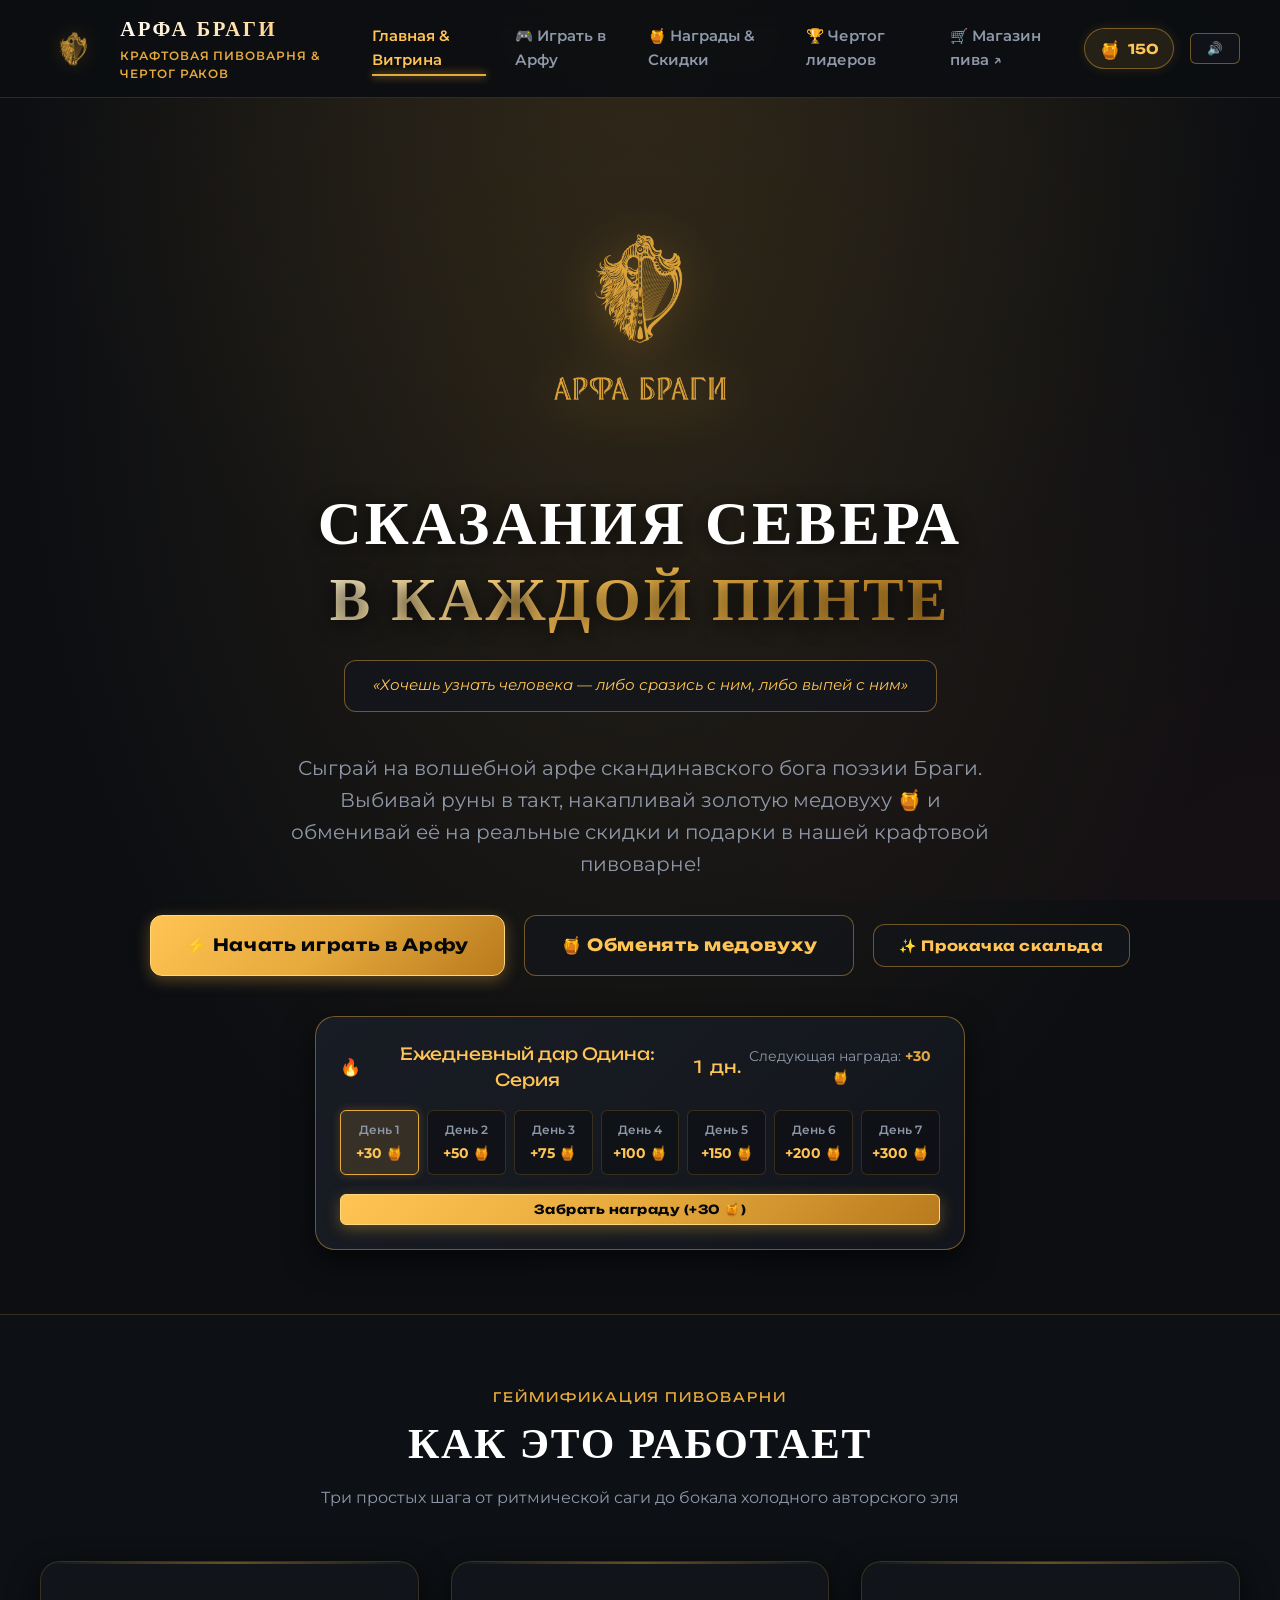
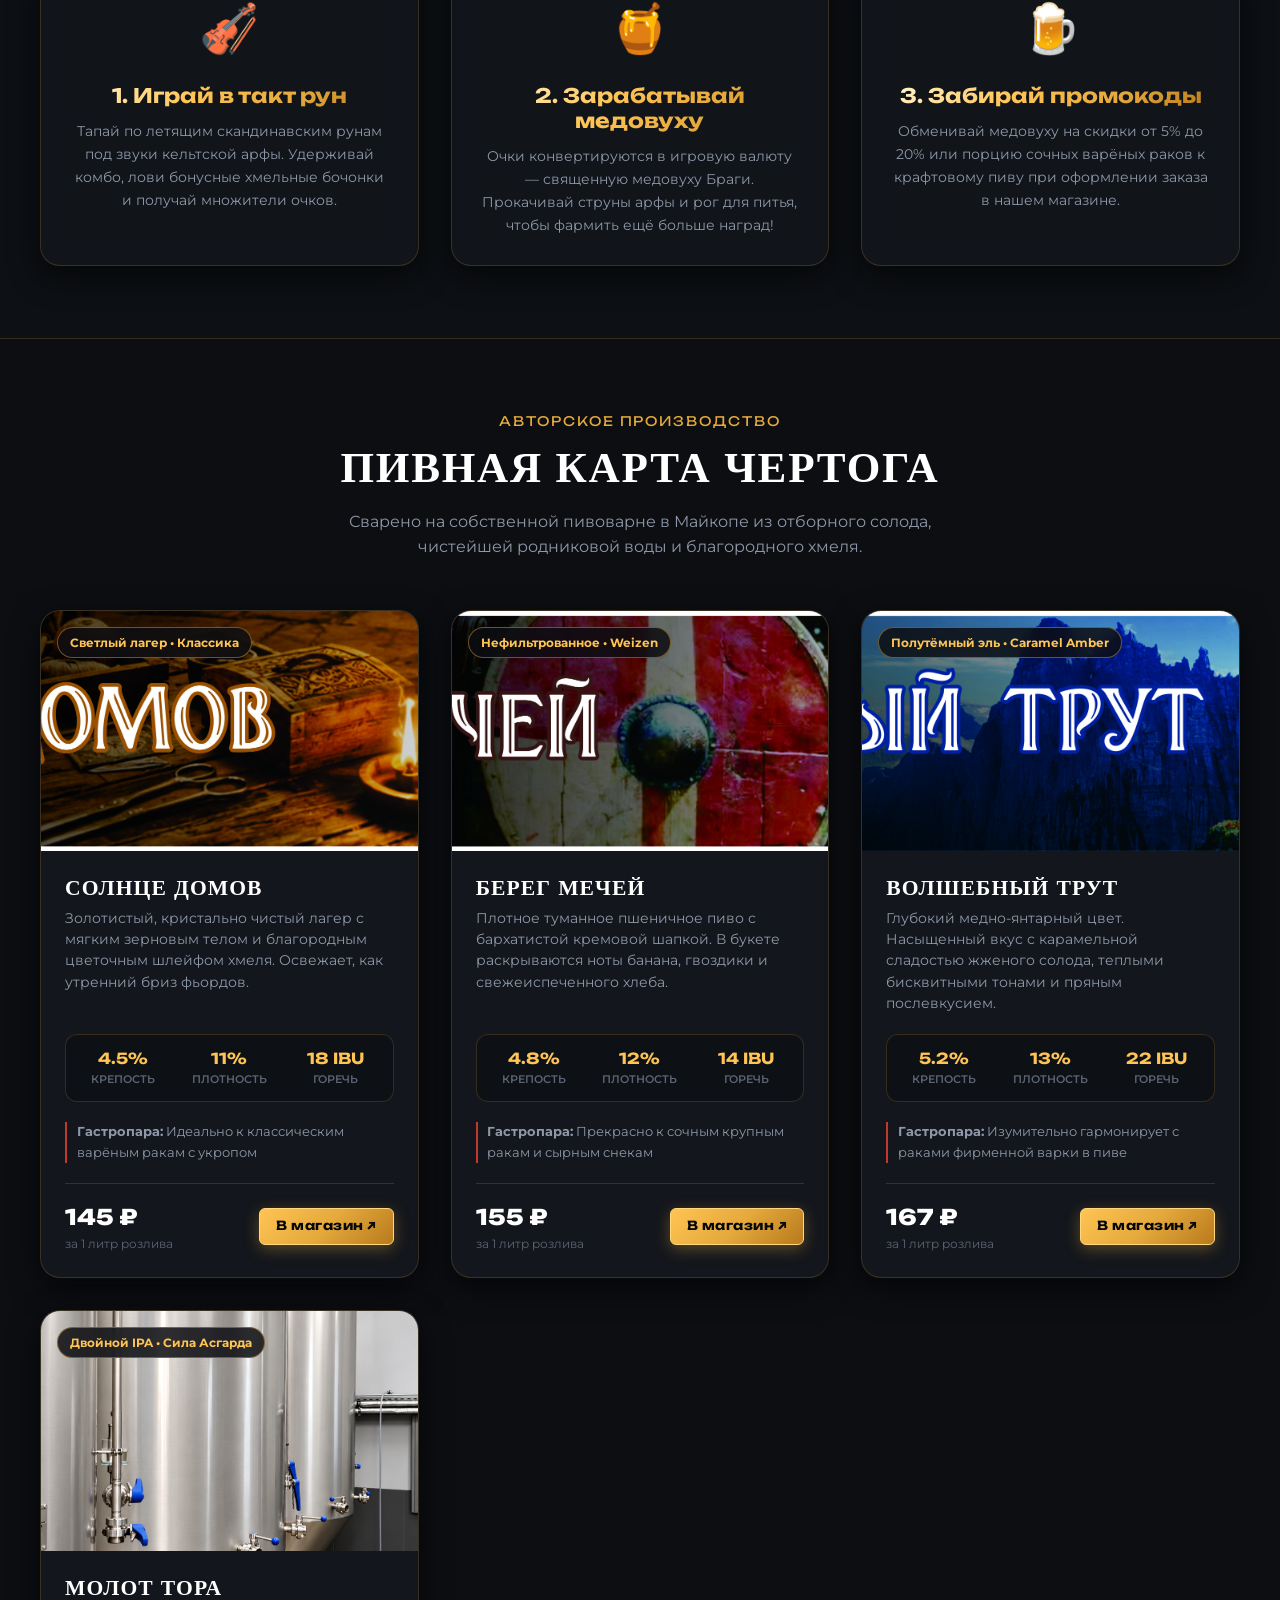
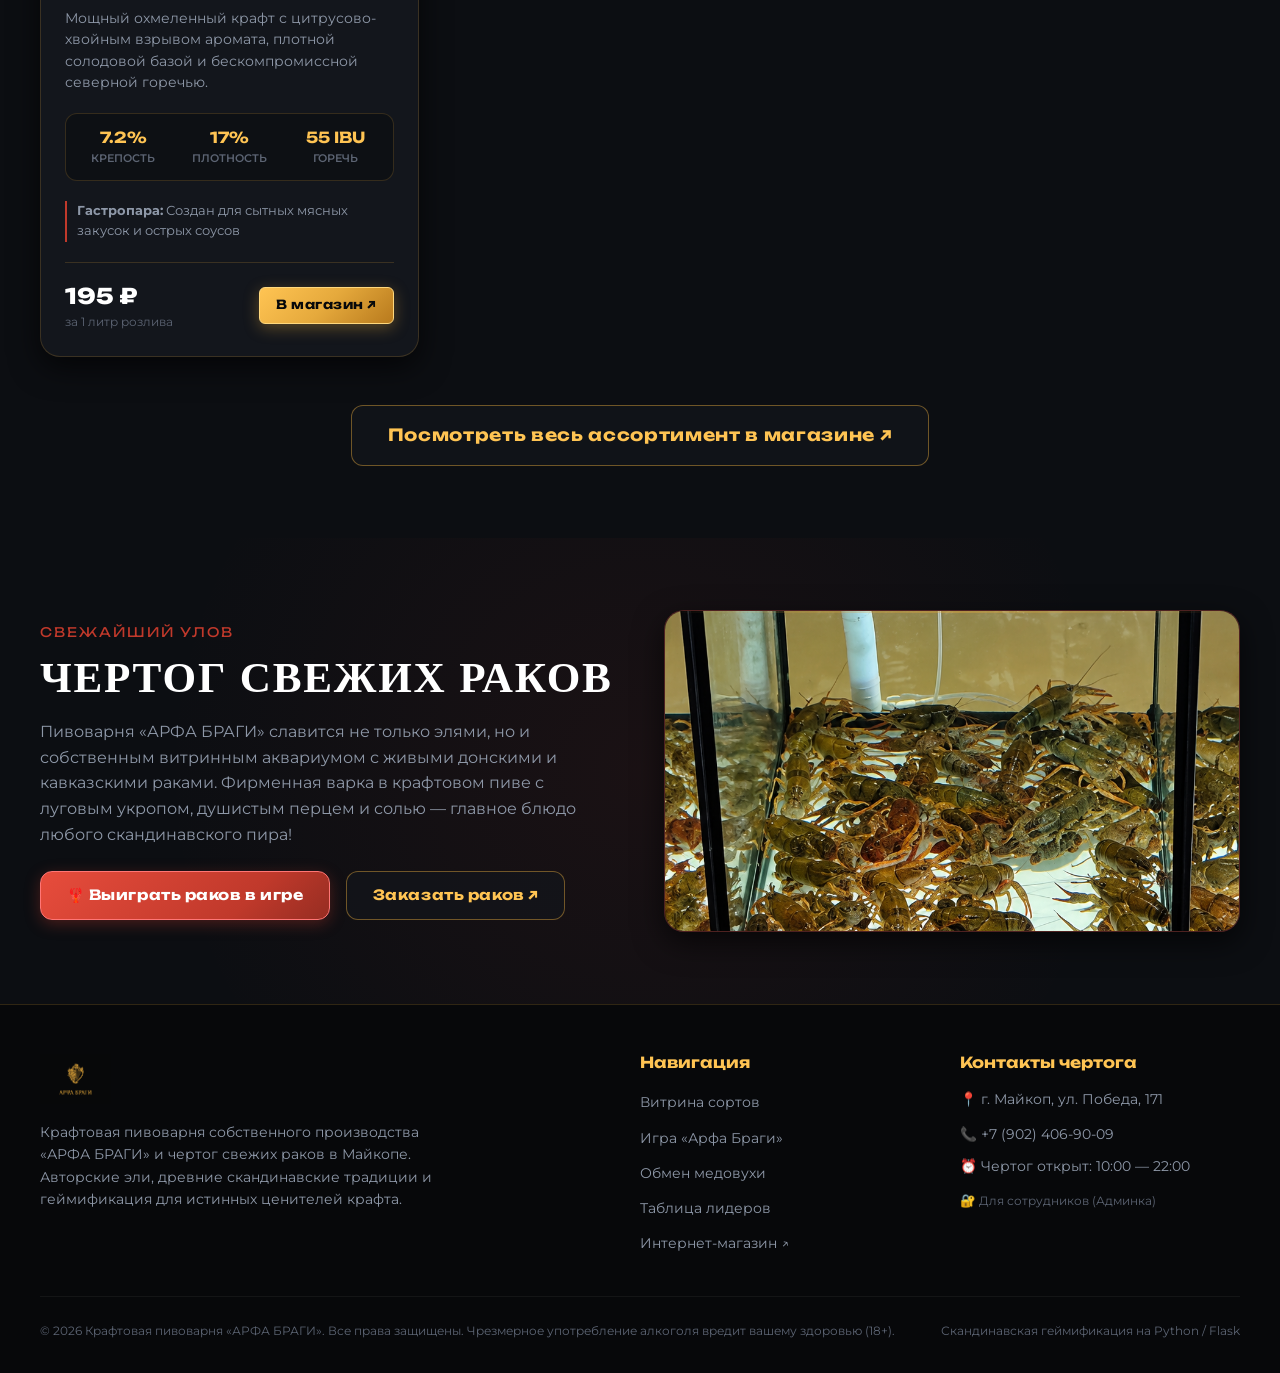
==== docs/index.html @ d48043d3 "Веб-игра Арфа Браги" ====
<!DOCTYPE html>
<html lang="ru">
<head>
  <meta charset="UTF-8">
  <meta name="viewport" content="width=device-width, initial-scale=1.0">
  <title>«АРФА БРАГИ» — Крафтовая пивоварня & Игра Скальдов</title>

  <!-- SEO & Social Meta Tags -->
  <meta name="description" content="«Арфа Браги» — веб-игра и чертог крафтового пива. Сыграй на арфе бога Браги, добывай медовуху и получай промокоды на авторское пиво и раков в Майкопе!">
  <meta property="og:title" content="«АРФА БРАГИ» — Крафтовая пивоварня & Игра Скальдов">
  <meta property="og:description" content="Сыграй на арфе Браги, соревнуйся в ритм-игре и получай скидки на крафтовое пиво!">
  <meta property="og:image" content="static/logo/logo_gold.png">
  <meta property="og:type" content="website">

  <!-- Dynamic Favicon from logo files -->
  <link rel="icon" type="image/png" href="static/logo/favicon.png">

  <!-- Fonts & Styles -->
  <link rel="stylesheet" href="static/css/style.css">
  
</head>
<body>

  <!-- Top Navigation Bar -->
  <header class="navbar">
    <div class="container nav-container">
      <a href="index.html" class="brand-link">
        <img src="static/logo/emblem_gold.png" alt="АРФА БРАГИ" class="nav-emblem">
        <div class="brand-text">
          <span class="brand-title">АРФА БРАГИ</span>
          <span class="brand-subtitle">Крафтовая пивоварня &amp; Чертог Раков</span>
        </div>
      </a>

      <!-- Desktop & Mobile Navigation Links -->
      <nav>
        <ul class="nav-menu" id="navMenu">
          <li><a href="index.html" class="nav-link active">Главная & Витрина</a></li>
          <li><a href="game.html" class="nav-link ">🎮 Играть в Арфу</a></li>
          <li><a href="rewards.html" class="nav-link ">🍯 Награды & Скидки</a></li>
          <li><a href="leaderboard.html" class="nav-link ">🏆 Чертог лидеров</a></li>
          <li><a href="https://arfabragi.ru" target="_blank" rel="noopener noreferrer" class="nav-link">🛒 Магазин пива ↗</a></li>
        </ul>
      </nav>

      <!-- Right Action Bar: Mead Badge & Sound Toggle -->
      <div class="nav-right">
        <!-- Mead Balance Badge -->
        <a href="rewards.html" class="header-mead-badge" title="Твоя медовуха для обмена на скидки">
          <span class="header-mead-icon">🍯</span>
          <span id="headerMeadCount">0</span>
        </a>

        <!-- Sound Toggle Button -->
        <button id="btnToggleAudio" class="btn btn-outline btn-sm" aria-label="Звук" title="Включить / Выключить звук">
          <span id="audioBtnIcon">🔊</span>
        </button>

        <!-- Mobile Burger Button -->
        <button class="burger-btn" id="burgerBtn" aria-label="Открыть меню">
          ☰
        </button>
      </div>
    </div>
  </header>

  <!-- Flash Messages -->
  
    
  

  <!-- Main Body Content -->
  <main>
    
<!-- Hero Section -->
<section class="hero-section">
  <div class="container">
    <div class="hero-logo-box">
      <img src="static/logo/logo_gold.png" alt="АРФА БРАГИ" class="hero-logo-img">
    </div>

    <h1 class="hero-title">
      СКАЗАНИЯ СЕВЕРА <br>
      <span class="text-gradient-gold">В КАЖДОЙ ПИНТЕ</span>
    </h1>

    <div class="hero-manifesto">
      «Хочешь узнать человека — либо сразись с ним, либо выпей с ним»
    </div>

    <p class="hero-subtitle">
      Сыграй на волшебной арфе скандинавского бога поэзии Браги. Выбивай руны в такт, накапливай золотую медовуху 🍯 и обменивай её на реальные скидки и подарки в нашей крафтовой пивоварне!
    </p>

    <div class="hero-actions">
      <a href="game.html" class="btn btn-gold btn-lg">
        ⚡ Начать играть в Арфу
      </a>
      <a href="rewards.html" class="btn btn-outline btn-lg">
        🍯 Обменять медовуху
      </a>
      <button class="btn btn-outline" id="btnOpenUpgrades">
        ✨ Прокачка скальда
      </button>
    </div>

    <!-- Daily Login Streak Widget -->
    <div class="streak-widget-card">
      <div class="streak-header">
        <div class="streak-title">
          <span>🔥</span> Ежедневный дар Одина: Серия <span id="streakDaysCount">1</span> дн.
        </div>
        <div class="text-muted" style="font-size: 0.85rem;">
          Следующая награда: <strong class="text-gold" id="streakNextReward">+30 🍯</strong>
        </div>
      </div>

      <div class="streak-steps">
        
        <div class="streak-step active">
          <span class="streak-day-label">День 1</span>
          <span class="streak-day-reward">+30 🍯</span>
        </div>
        
        <div class="streak-step ">
          <span class="streak-day-label">День 2</span>
          <span class="streak-day-reward">+50 🍯</span>
        </div>
        
        <div class="streak-step ">
          <span class="streak-day-label">День 3</span>
          <span class="streak-day-reward">+75 🍯</span>
        </div>
        
        <div class="streak-step ">
          <span class="streak-day-label">День 4</span>
          <span class="streak-day-reward">+100 🍯</span>
        </div>
        
        <div class="streak-step ">
          <span class="streak-day-label">День 5</span>
          <span class="streak-day-reward">+150 🍯</span>
        </div>
        
        <div class="streak-step ">
          <span class="streak-day-label">День 6</span>
          <span class="streak-day-reward">+200 🍯</span>
        </div>
        
        <div class="streak-step ">
          <span class="streak-day-label">День 7</span>
          <span class="streak-day-reward">+300 🍯</span>
        </div>
        
      </div>

      <button class="btn btn-gold btn-sm" id="btnClaimDaily" style="width: 100%;">
        Забрать награду Одина
      </button>
    </div>
  </div>
</section>

<!-- How Game & Gamification Works -->
<section class="section" style="background: rgba(14, 17, 23, 0.6); border-top: 1px solid var(--border-subtle); border-bottom: 1px solid var(--border-subtle);">
  <div class="container">
    <div class="section-header">
      <div class="section-eyebrow">Геймификация пивоварни</div>
      <h2 class="section-title">КАК ЭТО РАБОТАЕТ</h2>
      <p class="section-desc">Три простых шага от ритмической саги до бокала холодного авторского эля</p>
    </div>

    <div style="display: grid; grid-template-columns: repeat(auto-fit, minmax(260px, 1fr)); gap: 2rem;">
      <div class="viking-card" style="text-align: center;">
        <div style="font-size: 3rem; margin-bottom: 1rem;">🎻</div>
        <h3 style="font-size: 1.25rem; margin-bottom: 0.75rem;" class="text-gradient-gold">1. Играй в такт рун</h3>
        <p class="text-muted" style="font-size: 0.9rem;">
          Тапай по летящим скандинавским рунам под звуки кельтской арфы. Удерживай комбо, лови бонусные хмельные бочонки и получай множители очков.
        </p>
      </div>

      <div class="viking-card" style="text-align: center;">
        <div style="font-size: 3rem; margin-bottom: 1rem;">🍯</div>
        <h3 style="font-size: 1.25rem; margin-bottom: 0.75rem;" class="text-gradient-gold">2. Зарабатывай медовуху</h3>
        <p class="text-muted" style="font-size: 0.9rem;">
          Очки конвертируются в игровую валюту — священную медовуху Браги. Прокачивай струны арфы и рог для питья, чтобы фармить ещё больше наград!
        </p>
      </div>

      <div class="viking-card" style="text-align: center;">
        <div style="font-size: 3rem; margin-bottom: 1rem;">🍺</div>
        <h3 style="font-size: 1.25rem; margin-bottom: 0.75rem;" class="text-gradient-gold">3. Забирай промокоды</h3>
        <p class="text-muted" style="font-size: 0.9rem;">
          Обменивай медовуху на скидки от 5% до 20% или порцию сочных варёных раков к крафтовому пиву при оформлении заказа в нашем магазине.
        </p>
      </div>
    </div>
  </div>
</section>

<!-- Beer Showcase Section -->
<section class="section" id="beers">
  <div class="container">
    <div class="section-header">
      <div class="section-eyebrow">Авторское производство</div>
      <h2 class="section-title">ПИВНАЯ КАРТА ЧЕРТОГА</h2>
      <p class="section-desc">
        Сварено на собственной пивоварне в Майкопе из отборного солода, чистейшей родниковой воды и благородного хмеля.
      </p>
    </div>

    <div class="beer-grid">
      
      <div class="beer-card">
        <div class="beer-img-wrap">
          <img src="static/img/beers/beer_solnce.jpg" alt="СОЛНЦЕ ДОМОВ" class="beer-img" loading="lazy">
          <div class="beer-badge-style">Светлый лагер • Классика</div>
        </div>

        <div class="beer-body">
          <h3 class="beer-name">СОЛНЦЕ ДОМОВ</h3>
          <p class="beer-desc">Золотистый, кристально чистый лагер с мягким зерновым телом и благородным цветочным шлейфом хмеля. Освежает, как утренний бриз фьордов.</p>

          <div class="beer-specs-grid">
            <div>
              <div class="beer-spec-val">4.5%</div>
              <div class="beer-spec-lbl">Крепость</div>
            </div>
            <div>
              <div class="beer-spec-val">11%</div>
              <div class="beer-spec-lbl">Плотность</div>
            </div>
            <div>
              <div class="beer-spec-val">18 IBU</div>
              <div class="beer-spec-lbl">Горечь</div>
            </div>
          </div>

          <div class="beer-pairing">
            <strong>Гастропара:</strong> Идеально к классическим варёным ракам с укропом
          </div>

          <div class="beer-footer">
            <div>
              <div class="beer-price-val">145 ₽</div>
              <div class="beer-price-unit">за 1 литр розлива</div>
            </div>
            <a href="https://arfabragi.ru" target="_blank" rel="noopener noreferrer" class="btn btn-gold btn-sm">
              В магазин ↗
            </a>
          </div>
        </div>
      </div>
      
      <div class="beer-card">
        <div class="beer-img-wrap">
          <img src="static/img/beers/beer_bereg.jpg" alt="БЕРЕГ МЕЧЕЙ" class="beer-img" loading="lazy">
          <div class="beer-badge-style">Нефильтрованное • Weizen</div>
        </div>

        <div class="beer-body">
          <h3 class="beer-name">БЕРЕГ МЕЧЕЙ</h3>
          <p class="beer-desc">Плотное туманное пшеничное пиво с бархатистой кремовой шапкой. В букете раскрываются ноты банана, гвоздики и свежеиспеченного хлеба.</p>

          <div class="beer-specs-grid">
            <div>
              <div class="beer-spec-val">4.8%</div>
              <div class="beer-spec-lbl">Крепость</div>
            </div>
            <div>
              <div class="beer-spec-val">12%</div>
              <div class="beer-spec-lbl">Плотность</div>
            </div>
            <div>
              <div class="beer-spec-val">14 IBU</div>
              <div class="beer-spec-lbl">Горечь</div>
            </div>
          </div>

          <div class="beer-pairing">
            <strong>Гастропара:</strong> Прекрасно к сочным крупным ракам и сырным снекам
          </div>

          <div class="beer-footer">
            <div>
              <div class="beer-price-val">155 ₽</div>
              <div class="beer-price-unit">за 1 литр розлива</div>
            </div>
            <a href="https://arfabragi.ru" target="_blank" rel="noopener noreferrer" class="btn btn-gold btn-sm">
              В магазин ↗
            </a>
          </div>
        </div>
      </div>
      
      <div class="beer-card">
        <div class="beer-img-wrap">
          <img src="static/img/beers/beer_trut.jpg" alt="ВОЛШЕБНЫЙ ТРУТ" class="beer-img" loading="lazy">
          <div class="beer-badge-style">Полутёмный эль • Caramel Amber</div>
        </div>

        <div class="beer-body">
          <h3 class="beer-name">ВОЛШЕБНЫЙ ТРУТ</h3>
          <p class="beer-desc">Глубокий медно-янтарный цвет. Насыщенный вкус с карамельной сладостью жженого солода, теплыми бисквитными тонами и пряным послевкусием.</p>

          <div class="beer-specs-grid">
            <div>
              <div class="beer-spec-val">5.2%</div>
              <div class="beer-spec-lbl">Крепость</div>
            </div>
            <div>
              <div class="beer-spec-val">13%</div>
              <div class="beer-spec-lbl">Плотность</div>
            </div>
            <div>
              <div class="beer-spec-val">22 IBU</div>
              <div class="beer-spec-lbl">Горечь</div>
            </div>
          </div>

          <div class="beer-pairing">
            <strong>Гастропара:</strong> Изумительно гармонирует с раками фирменной варки в пиве
          </div>

          <div class="beer-footer">
            <div>
              <div class="beer-price-val">167 ₽</div>
              <div class="beer-price-unit">за 1 литр розлива</div>
            </div>
            <a href="https://arfabragi.ru" target="_blank" rel="noopener noreferrer" class="btn btn-gold btn-sm">
              В магазин ↗
            </a>
          </div>
        </div>
      </div>
      
      <div class="beer-card">
        <div class="beer-img-wrap">
          <img src="static/img/brewery_tanks.png" alt="МОЛОТ ТОРА" class="beer-img" loading="lazy">
          <div class="beer-badge-style">Двойной IPA • Сила Асгарда</div>
        </div>

        <div class="beer-body">
          <h3 class="beer-name">МОЛОТ ТОРА</h3>
          <p class="beer-desc">Мощный охмеленный крафт с цитрусово-хвойным взрывом аромата, плотной солодовой базой и бескомпромиссной северной горечью.</p>

          <div class="beer-specs-grid">
            <div>
              <div class="beer-spec-val">7.2%</div>
              <div class="beer-spec-lbl">Крепость</div>
            </div>
            <div>
              <div class="beer-spec-val">17%</div>
              <div class="beer-spec-lbl">Плотность</div>
            </div>
            <div>
              <div class="beer-spec-val">55 IBU</div>
              <div class="beer-spec-lbl">Горечь</div>
            </div>
          </div>

          <div class="beer-pairing">
            <strong>Гастропара:</strong> Создан для сытных мясных закусок и острых соусов
          </div>

          <div class="beer-footer">
            <div>
              <div class="beer-price-val">195 ₽</div>
              <div class="beer-price-unit">за 1 литр розлива</div>
            </div>
            <a href="https://arfabragi.ru" target="_blank" rel="noopener noreferrer" class="btn btn-gold btn-sm">
              В магазин ↗
            </a>
          </div>
        </div>
      </div>
      
    </div>

    <div style="text-align: center; margin-top: 3rem;">
      <a href="https://arfabragi.ru" target="_blank" rel="noopener noreferrer" class="btn btn-outline btn-lg">
        Посмотреть весь ассортимент в магазине ↗
      </a>
    </div>
  </div>
</section>

<!-- Crayfish & Brewery Lore Section -->
<section class="section" style="background: radial-gradient(circle at 50% 50%, rgba(192, 57, 43, 0.08) 0%, transparent 70%);">
  <div class="container">
    <div style="display: grid; grid-template-columns: repeat(auto-fit, minmax(320px, 1fr)); gap: 3rem; align-items: center;">
      <div>
        <div class="section-eyebrow" style="color: var(--ruby-accent);">Свежайший улов</div>
        <h2 class="section-title">ЧЕРТОГ СВЕЖИХ РАКОВ</h2>
        <p class="text-muted" style="margin-bottom: 1.5rem;">
          Пивоварня «АРФА БРАГИ» славится не только элями, но и собственным витринным аквариумом с живыми донскими и кавказскими раками. 
          Фирменная варка в крафтовом пиве с луговым укропом, душистым перцем и солью — главное блюдо любого скандинавского пира!
        </p>
        <div style="display: flex; gap: 1rem; flex-wrap: wrap;">
          <a href="rewards.html" class="btn btn-ruby">
            🦞 Выиграть раков в игре
          </a>
          <a href="https://arfabragi.ru" target="_blank" rel="noopener noreferrer" class="btn btn-outline">
            Заказать раков ↗
          </a>
        </div>
      </div>

      <div class="viking-card" style="padding: 0; overflow: hidden; border-color: rgba(192, 57, 43, 0.35);">
        <img src="static/img/crayfish_aquarium.png" alt="Чертог раков" style="width: 100%; height: 320px; object-fit: cover; display: block;">
      </div>
    </div>
  </div>
</section>

  </main>

  <!-- Upgrades Drawer Modal (Accessible from anywhere) -->
  <div class="modal-overlay" id="upgradesModal">
    <div class="modal-content">
      <button class="modal-close-btn modal-close-trigger">&times;</button>
      <h3 class="font-viking text-gradient-gold" style="font-size: 1.5rem; margin-bottom: 0.5rem;">Чертог улучшений скальда</h3>
      <p class="text-muted" style="font-size: 0.88rem;">Прокачивай арфу Браги и снаряжение за заработанную медовуху 🍯</p>
      
      <div class="upgrades-list" id="upgradesDrawerList">
        <!-- Rendered dynamically by main.js -->
      </div>
    </div>
  </div>

  <!-- Promo Code Success Modal -->
  <div class="modal-overlay" id="promoSuccessModal">
    <div class="modal-content" style="text-align: center;">
      <button class="modal-close-btn modal-close-trigger">&times;</button>
      <div style="font-size: 3.5rem; margin-bottom: 0.5rem;">🎉</div>
      <h3 class="font-viking text-gradient-gold" style="font-size: 1.6rem; margin-bottom: 0.5rem;">Промокод получен!</h3>
      <p class="text-muted" id="promoModalTitle" style="margin-bottom: 1.5rem; font-size: 0.95rem;"></p>
      
      <div class="promo-code-pill" style="justify-content: center; margin-bottom: 1.5rem;">
        <span class="promo-code-text" id="promoModalCode">BRAGI-XXXXX</span>
      </div>

      <div style="display: flex; gap: 1rem; justify-content: center; flex-wrap: wrap;">
        <button class="btn btn-outline btn-copy-code" id="btnCopyPromoCode" data-code="">Скопировать код</button>
        <a href="https://arfabragi.ru" target="_blank" rel="noopener noreferrer" class="btn btn-gold" id="promoModalShopBtn">Активировать в магазине ↗</a>
      </div>
    </div>
  </div>

  <!-- Global Toast Notifications Container -->
  <div class="toast-container" id="toastContainer"></div>

  <!-- Global Footer -->
  <footer class="footer">
    <div class="container">
      <div class="footer-grid">
        <div>
          <a href="index.html" class="brand-link" style="margin-bottom: 0.8rem;">
            <img src="static/logo/logo_gold.png" alt="АРФА БРАГИ" style="max-height: 52px; width: auto;">
          </a>
          <p class="footer-brand-desc">
            Крафтовая пивоварня собственного производства «АРФА БРАГИ» и чертог свежих раков в Майкопе. Авторские эли, древние скандинавские традиции и геймификация для истинных ценителей крафта.
          </p>
        </div>

        <div>
          <h4 class="footer-heading">Навигация</h4>
          <ul class="footer-links">
            <li><a href="index.html" class="footer-link">Витрина сортов</a></li>
            <li><a href="game.html" class="footer-link">Игра «Арфа Браги»</a></li>
            <li><a href="rewards.html" class="footer-link">Обмен медовухи</a></li>
            <li><a href="leaderboard.html" class="footer-link">Таблица лидеров</a></li>
            <li><a href="https://arfabragi.ru" target="_blank" rel="noopener noreferrer" class="footer-link">Интернет-магазин ↗</a></li>
          </ul>
        </div>

        <div>
          <h4 class="footer-heading">Контакты чертога</h4>
          <ul class="footer-links">
            <li class="footer-link">📍 г. Майкоп, ул. Победа, 171</li>
            <li><a href="tel:+7 (902) 406-90-09" class="footer-link">📞 +7 (902) 406-90-09</a></li>
            <li class="footer-link">⏰ Чертог открыт: 10:00 — 22:00</li>
            <li><a href="/admin/promos" class="footer-link" style="color: var(--text-dim); font-size: 0.78rem;">🔐 Для сотрудников (Админка)</a></li>
          </ul>
        </div>
      </div>

      <div class="footer-bottom">
        <div>© 2026 Крафтовая пивоварня «АРФА БРАГИ». Все права защищены. Чрезмерное употребление алкоголя вредит вашему здоровью (18+).</div>
        <div>Скандинавская геймификация на Python / Flask</div>
      </div>
    </div>
  </footer>

  <!-- Scripts -->
  <script src="static/js/audio.js"></script>
  <script src="static/js/main.js"></script>
  
</body>
</html>
---- docs/static/css/style.css ----
/* ==========================================================================
   АРФА БРАГИ (Bragi's Harp) — Скандинавская веб-игра & Крафтовая пивоварня
   Nordic Craft Label & Game Stylesheet (2025-2026 Dark Aesthetic)
   ========================================================================== */

@import url('https://fonts.googleapis.com/css2?family=Cinzel+Decorative:wght@700;900&family=Montserrat:wght@300;400;500;600;700;800&family=Unbounded:wght@400;600;700;800;900&display=swap');

:root {
  /* Brand Palette - Deep Charcoal & Viking Gold */
  --bg-darkest: #07080a;
  --bg-main: #0c0e12;
  --bg-surface: #13161c;
  --bg-surface-elevated: #1a1e27;
  --bg-card: rgba(19, 22, 28, 0.88);
  --bg-glass: rgba(19, 22, 28, 0.75);

  /* Gold & Beer Amber */
  --gold-primary: #e5a93c;
  --gold-bright: #ffc453;
  --gold-deep: #b87a1d;
  --gold-glow: rgba(229, 169, 60, 0.28);
  --gold-glow-intense: rgba(229, 169, 60, 0.55);

  /* Amber & Copper */
  --amber-beer: #d97724;
  --copper-light: #e67e22;

  /* Crayfish Ruby */
  --ruby-accent: #c0392b;
  --ruby-glow: rgba(192, 57, 43, 0.35);

  /* Steely & Text Colors */
  --text-main: #f0f3f8;
  --text-muted: #8e98a8;
  --text-dim: #5c6473;
  --border-subtle: rgba(229, 169, 60, 0.18);
  --border-gold: rgba(229, 169, 60, 0.45);
  --border-glow: rgba(229, 169, 60, 0.65);

  /* Typography */
  --font-viking: 'Cinzel Decorative', serif;
  --font-heading: 'Unbounded', sans-serif;
  --font-body: 'Montserrat', sans-serif;

  /* UI & Animation */
  --radius-sm: 6px;
  --radius-md: 12px;
  --radius-lg: 20px;
  --radius-full: 9999px;
  --transition: all 0.25s cubic-bezier(0.16, 1, 0.3, 1);
  --shadow-card: 0 10px 30px rgba(0, 0, 0, 0.65);
  --shadow-gold: 0 0 20px rgba(229, 169, 60, 0.3);
}

/* Base Reset */
*, *::before, *::after {
  box-sizing: border-box;
  margin: 0;
  padding: 0;
}

html {
  scroll-behavior: smooth;
  font-size: 16px;
  color-scheme: dark;
}

body {
  font-family: var(--font-body);
  background-color: var(--bg-main);
  color: var(--text-main);
  line-height: 1.6;
  min-height: 100vh;
  display: flex;
  flex-direction: column;
  overflow-x: hidden;
  background-image: 
    radial-gradient(circle at 50% 0%, rgba(229, 169, 60, 0.08) 0%, transparent 60%),
    radial-gradient(circle at 100% 100%, rgba(192, 57, 43, 0.05) 0%, transparent 40%);
  background-attachment: fixed;
}

/* Custom Scrollbar */
::-webkit-scrollbar {
  width: 8px;
  height: 8px;
}
::-webkit-scrollbar-track {
  background: var(--bg-darkest);
}
::-webkit-scrollbar-thumb {
  background: var(--border-gold);
  border-radius: 4px;
}
::-webkit-scrollbar-thumb:hover {
  background: var(--gold-primary);
}

/* Typography Helpers */
h1, h2, h3, h4, h5, h6 {
  font-family: var(--font-heading);
  font-weight: 700;
  line-height: 1.25;
  color: #fff;
}

.font-viking {
  font-family: var(--font-viking);
}

.text-gold {
  color: var(--gold-primary);
}

.text-gradient-gold {
  background: linear-gradient(135deg, #fff7d6 0%, var(--gold-bright) 40%, var(--gold-primary) 70%, var(--gold-deep) 100%);
  -webkit-background-clip: text;
  -webkit-text-fill-color: transparent;
}

.text-muted {
  color: var(--text-muted);
}

/* Container */
.container {
  width: 100%;
  max-width: 1240px;
  margin: 0 auto;
  padding: 0 1.25rem;
}

/* Runic Header / Navigation Bar */
.navbar {
  position: sticky;
  top: 0;
  z-index: 100;
  background: rgba(12, 14, 18, 0.88);
  backdrop-filter: blur(14px);
  -webkit-backdrop-filter: blur(14px);
  border-bottom: 1px solid var(--border-subtle);
  padding: 0.85rem 0;
  transition: var(--transition);
}

.nav-container {
  display: flex;
  align-items: center;
  justify-content: space-between;
  gap: 1.5rem;
}

.brand-link {
  display: flex;
  align-items: center;
  gap: 0.9rem;
  text-decoration: none;
  color: #fff;
}

.nav-emblem {
  height: 48px;
  width: auto;
  object-fit: contain;
  filter: drop-shadow(0 0 10px var(--gold-glow));
  transition: var(--transition);
}

.brand-link:hover .nav-emblem {
  transform: rotate(4deg) scale(1.05);
  filter: drop-shadow(0 0 16px var(--gold-glow-intense));
}

.brand-text {
  display: flex;
  flex-direction: column;
}

.brand-title {
  font-family: var(--font-viking);
  font-size: 1.3rem;
  font-weight: 900;
  letter-spacing: 0.12em;
  background: linear-gradient(135deg, #fff, var(--gold-bright));
  -webkit-background-clip: text;
  -webkit-text-fill-color: transparent;
}

.brand-subtitle {
  font-size: 0.72rem;
  letter-spacing: 0.08em;
  text-transform: uppercase;
  color: var(--gold-primary);
  font-weight: 600;
}

.nav-menu {
  display: flex;
  align-items: center;
  list-style: none;
  gap: 1.8rem;
}

.nav-link {
  text-decoration: none;
  color: var(--text-muted);
  font-size: 0.92rem;
  font-weight: 600;
  transition: var(--transition);
  position: relative;
  display: inline-block;
  padding: 0.25rem 0;
}

.nav-link:hover, .nav-link.active {
  color: var(--gold-bright);
}

.nav-link::after {
  content: '';
  position: absolute;
  bottom: 0;
  left: 0;
  width: 0;
  height: 2px;
  background: var(--gold-primary);
  transition: var(--transition);
  box-shadow: 0 0 8px var(--gold-primary);
}

.nav-link:hover::after, .nav-link.active::after {
  width: 100%;
}

.nav-right {
  display: flex;
  align-items: center;
  gap: 1rem;
}

/* Mead Header Badge */
.header-mead-badge {
  display: flex;
  align-items: center;
  gap: 0.45rem;
  background: rgba(229, 169, 60, 0.12);
  border: 1px solid var(--border-gold);
  border-radius: var(--radius-full);
  padding: 0.35rem 0.85rem;
  font-family: var(--font-heading);
  font-size: 0.85rem;
  font-weight: 700;
  color: var(--gold-bright);
  box-shadow: 0 0 12px rgba(229, 169, 60, 0.15);
  cursor: pointer;
  text-decoration: none;
  transition: var(--transition);
}

.header-mead-badge:hover {
  background: rgba(229, 169, 60, 0.22);
  transform: translateY(-1px);
  box-shadow: var(--shadow-gold);
}

.header-mead-icon {
  font-size: 1.1rem;
}

/* Buttons */
.btn {
  display: inline-flex;
  align-items: center;
  justify-content: center;
  gap: 0.55rem;
  padding: 0.75rem 1.6rem;
  font-family: var(--font-heading);
  font-size: 0.88rem;
  font-weight: 700;
  letter-spacing: 0.04em;
  text-decoration: none;
  border-radius: var(--radius-md);
  border: 1px solid transparent;
  cursor: pointer;
  transition: var(--transition);
  position: relative;
  overflow: hidden;
  user-select: none;
  text-align: center;
}

.btn-gold {
  background: linear-gradient(135deg, #ffc453 0%, #e5a93c 50%, #b87a1d 100%);
  color: #07080a;
  border-color: #ffd87d;
  box-shadow: 0 4px 15px rgba(229, 169, 60, 0.35);
}

.btn-gold:hover {
  transform: translateY(-2px);
  box-shadow: 0 8px 25px rgba(229, 169, 60, 0.55);
  background: linear-gradient(135deg, #ffd87d 0%, #ffc453 50%, #e5a93c 100%);
}

.btn-gold:active {
  transform: translateY(0);
}

.btn-outline {
  background: rgba(19, 22, 28, 0.7);
  color: var(--gold-bright);
  border-color: var(--border-gold);
}

.btn-outline:hover {
  background: rgba(229, 169, 60, 0.15);
  border-color: var(--gold-bright);
  color: #fff;
  box-shadow: 0 0 15px rgba(229, 169, 60, 0.25);
  transform: translateY(-2px);
}

.btn-ruby {
  background: linear-gradient(135deg, #e74c3c 0%, #c0392b 70%, #962d22 100%);
  color: #fff;
  border-color: #ff7675;
  box-shadow: 0 4px 15px var(--ruby-glow);
}

.btn-ruby:hover {
  background: linear-gradient(135deg, #ff6b6b 0%, #e74c3c 100%);
  box-shadow: 0 6px 20px rgba(231, 76, 60, 0.55);
  transform: translateY(-2px);
}

.btn-sm {
  padding: 0.45rem 1rem;
  font-size: 0.78rem;
  border-radius: var(--radius-sm);
}

.btn-lg {
  padding: 1rem 2.2rem;
  font-size: 1.05rem;
  border-radius: var(--radius-md);
}

/* Burger Mobile Menu */
.burger-btn {
  display: none;
  background: none;
  border: 1px solid var(--border-subtle);
  border-radius: var(--radius-sm);
  color: var(--text-main);
  padding: 0.45rem 0.6rem;
  cursor: pointer;
  font-size: 1.3rem;
}

/* Cards & Glassmorphism */
.viking-card {
  background: var(--bg-card);
  backdrop-filter: blur(12px);
  -webkit-backdrop-filter: blur(12px);
  border: 1px solid var(--border-subtle);
  border-radius: var(--radius-lg);
  padding: 1.75rem;
  box-shadow: var(--shadow-card);
  transition: var(--transition);
  position: relative;
  overflow: hidden;
}

.viking-card::before {
  content: '';
  position: absolute;
  top: 0;
  left: 0;
  right: 0;
  height: 2px;
  background: linear-gradient(90deg, transparent, var(--gold-primary), transparent);
  opacity: 0.4;
  transition: var(--transition);
}

.viking-card:hover {
  border-color: var(--border-gold);
  transform: translateY(-3px);
  box-shadow: 0 16px 36px rgba(0, 0, 0, 0.75), 0 0 15px rgba(229, 169, 60, 0.15);
}

.viking-card:hover::before {
  opacity: 1;
}

/* Hero Section */
.hero-section {
  position: relative;
  padding: 5rem 0 4rem;
  text-align: center;
  overflow: hidden;
  background: radial-gradient(ellipse at 50% 20%, rgba(229, 169, 60, 0.12) 0%, transparent 70%);
}

.hero-logo-box {
  margin-bottom: 2rem;
  display: flex;
  justify-content: center;
}

.hero-logo-img {
  max-width: 380px;
  width: 90%;
  height: auto;
  filter: drop-shadow(0 8px 24px rgba(229, 169, 60, 0.4));
  animation: logoBreath 4s ease-in-out infinite alternate;
}

@keyframes logoBreath {
  0% { transform: scale(1); filter: drop-shadow(0 6px 18px rgba(229, 169, 60, 0.35)); }
  100% { transform: scale(1.02); filter: drop-shadow(0 10px 30px rgba(229, 169, 60, 0.6)); }
}

.hero-title {
  font-family: var(--font-viking);
  font-size: clamp(2.2rem, 5vw, 3.8rem);
  letter-spacing: 0.05em;
  margin-bottom: 1.25rem;
  text-shadow: 0 4px 20px rgba(0, 0, 0, 0.8);
}

.hero-subtitle {
  font-size: clamp(1rem, 2vw, 1.25rem);
  color: var(--text-muted);
  max-width: 720px;
  margin: 0 auto 2.2rem;
  font-weight: 400;
}

.hero-manifesto {
  display: inline-block;
  background: rgba(19, 22, 28, 0.75);
  border: 1px solid var(--border-gold);
  border-radius: var(--radius-md);
  padding: 0.8rem 1.75rem;
  margin-bottom: 2.5rem;
  font-style: italic;
  font-size: 0.95rem;
  color: var(--gold-bright);
}

.hero-actions {
  display: flex;
  align-items: center;
  justify-content: center;
  gap: 1.2rem;
  flex-wrap: wrap;
}

/* Daily Streak Widget */
.streak-widget-card {
  background: linear-gradient(135deg, rgba(26, 30, 39, 0.9), rgba(19, 22, 28, 0.95));
  border: 1px solid var(--border-gold);
  border-radius: var(--radius-lg);
  padding: 1.5rem;
  margin: 2.5rem auto 0;
  max-width: 650px;
  box-shadow: var(--shadow-card);
}

.streak-header {
  display: flex;
  align-items: center;
  justify-content: space-between;
  margin-bottom: 1rem;
}

.streak-title {
  font-family: var(--font-heading);
  font-size: 1.05rem;
  color: var(--gold-bright);
  display: flex;
  align-items: center;
  gap: 0.5rem;
}

.streak-steps {
  display: grid;
  grid-template-columns: repeat(7, 1fr);
  gap: 0.5rem;
  margin-bottom: 1.2rem;
}

.streak-step {
  display: flex;
  flex-direction: column;
  align-items: center;
  justify-content: center;
  padding: 0.6rem 0.2rem;
  background: rgba(12, 14, 18, 0.6);
  border: 1px solid var(--border-subtle);
  border-radius: var(--radius-sm);
  transition: var(--transition);
}

.streak-step.active {
  border-color: var(--gold-primary);
  background: rgba(229, 169, 60, 0.15);
  box-shadow: 0 0 10px rgba(229, 169, 60, 0.25);
}

.streak-day-label {
  font-size: 0.72rem;
  color: var(--text-muted);
  font-weight: 600;
}

.streak-day-reward {
  font-size: 0.85rem;
  font-weight: 700;
  color: var(--gold-bright);
  margin-top: 0.2rem;
}

/* Beer Showcase Section */
.section {
  padding: 4.5rem 0;
}

.section-header {
  text-align: center;
  margin-bottom: 3.2rem;
}

.section-eyebrow {
  font-family: var(--font-heading);
  font-size: 0.82rem;
  letter-spacing: 0.15em;
  text-transform: uppercase;
  color: var(--gold-primary);
  margin-bottom: 0.6rem;
}

.section-title {
  font-family: var(--font-viking);
  font-size: clamp(1.8rem, 3.5vw, 2.7rem);
  letter-spacing: 0.04em;
  margin-bottom: 0.8rem;
}

.section-desc {
  color: var(--text-muted);
  max-width: 650px;
  margin: 0 auto;
  font-size: 0.98rem;
}

.beer-grid {
  display: grid;
  grid-template-columns: repeat(auto-fit, minmax(280px, 1fr));
  gap: 2rem;
}

.beer-card {
  display: flex;
  flex-direction: column;
  border-radius: var(--radius-lg);
  background: var(--bg-surface);
  border: 1px solid var(--border-subtle);
  overflow: hidden;
  transition: var(--transition);
  box-shadow: var(--shadow-card);
}

.beer-card:hover {
  transform: translateY(-6px);
  border-color: var(--border-gold);
  box-shadow: 0 18px 40px rgba(0, 0, 0, 0.75), 0 0 20px rgba(229, 169, 60, 0.2);
}

.beer-img-wrap {
  position: relative;
  height: 240px;
  background: #0a0c10;
  overflow: hidden;
  display: flex;
  align-items: center;
  justify-content: center;
}

.beer-img {
  width: 100%;
  height: 100%;
  object-fit: cover;
  transition: transform 0.6s cubic-bezier(0.16, 1, 0.3, 1);
}

.beer-card:hover .beer-img {
  transform: scale(1.06);
}

.beer-badge-style {
  position: absolute;
  top: 1rem;
  left: 1rem;
  background: rgba(12, 14, 18, 0.85);
  backdrop-filter: blur(8px);
  border: 1px solid var(--border-gold);
  padding: 0.3rem 0.75rem;
  border-radius: var(--radius-full);
  font-size: 0.75rem;
  font-weight: 700;
  color: var(--gold-bright);
}

.beer-body {
  padding: 1.5rem;
  display: flex;
  flex-direction: column;
  flex-grow: 1;
}

.beer-name {
  font-family: var(--font-viking);
  font-size: 1.35rem;
  margin-bottom: 0.4rem;
  letter-spacing: 0.05em;
}

.beer-desc {
  font-size: 0.88rem;
  color: var(--text-muted);
  margin-bottom: 1.25rem;
  line-height: 1.5;
  flex-grow: 1;
}

.beer-specs-grid {
  display: grid;
  grid-template-columns: repeat(3, 1fr);
  gap: 0.5rem;
  background: rgba(12, 14, 18, 0.65);
  border: 1px solid var(--border-subtle);
  border-radius: var(--radius-md);
  padding: 0.75rem 0.5rem;
  margin-bottom: 1.25rem;
  text-align: center;
}

.beer-spec-val {
  font-family: var(--font-heading);
  font-size: 0.95rem;
  font-weight: 700;
  color: var(--gold-bright);
}

.beer-spec-lbl {
  font-size: 0.7rem;
  text-transform: uppercase;
  color: var(--text-dim);
  font-weight: 600;
}

.beer-pairing {
  font-size: 0.8rem;
  color: var(--text-muted);
  margin-bottom: 1.25rem;
  padding-left: 0.6rem;
  border-left: 2px solid var(--ruby-accent);
}

.beer-footer {
  display: flex;
  align-items: center;
  justify-content: space-between;
  margin-top: auto;
  padding-top: 1rem;
  border-top: 1px solid var(--border-subtle);
}

.beer-price-val {
  font-family: var(--font-heading);
  font-size: 1.35rem;
  font-weight: 800;
  color: #fff;
}

.beer-price-unit {
  font-size: 0.72rem;
  color: var(--text-dim);
}

/* Rewards / Promo Tiers Cards */
.rewards-grid {
  display: grid;
  grid-template-columns: repeat(auto-fit, minmax(280px, 1fr));
  gap: 1.75rem;
}

.promo-tier-card {
  display: flex;
  flex-direction: column;
  background: var(--bg-surface);
  border: 1px solid var(--border-subtle);
  border-radius: var(--radius-lg);
  padding: 1.8rem;
  position: relative;
  transition: var(--transition);
}

.promo-tier-card:hover {
  border-color: var(--border-gold);
  transform: translateY(-4px);
  box-shadow: 0 16px 36px rgba(0,0,0,0.7), var(--shadow-gold);
}

.promo-badge {
  position: absolute;
  top: 1.2rem;
  right: 1.2rem;
  background: rgba(229, 169, 60, 0.15);
  border: 1px solid var(--border-gold);
  border-radius: var(--radius-full);
  padding: 0.25rem 0.75rem;
  font-size: 0.72rem;
  font-weight: 700;
  color: var(--gold-bright);
  text-transform: uppercase;
}

.promo-cost-box {
  display: flex;
  align-items: center;
  gap: 0.5rem;
  font-family: var(--font-heading);
  font-size: 1.4rem;
  font-weight: 800;
  color: var(--gold-bright);
  margin-bottom: 0.75rem;
}

.promo-title {
  font-family: var(--font-heading);
  font-size: 1.15rem;
  margin-bottom: 0.5rem;
}

.promo-desc {
  font-size: 0.88rem;
  color: var(--text-muted);
  margin-bottom: 1.5rem;
  flex-grow: 1;
}

/* Active Promo Codes List */
.claimed-promos-box {
  margin-top: 3.5rem;
  background: var(--bg-surface);
  border: 1px solid var(--border-gold);
  border-radius: var(--radius-lg);
  padding: 2rem;
}

.promo-code-pill {
  display: flex;
  align-items: center;
  justify-content: space-between;
  background: #0a0c10;
  border: 1px dashed var(--border-gold);
  border-radius: var(--radius-md);
  padding: 1rem 1.4rem;
  margin-bottom: 1rem;
  gap: 1rem;
  flex-wrap: wrap;
}

.promo-code-text {
  font-family: var(--font-heading);
  font-size: 1.25rem;
  font-weight: 800;
  letter-spacing: 0.1em;
  color: var(--gold-bright);
  user-select: all;
}

/* Leaderboard Table */
.leaderboard-table-card {
  background: var(--bg-surface);
  border: 1px solid var(--border-subtle);
  border-radius: var(--radius-lg);
  overflow: hidden;
  box-shadow: var(--shadow-card);
}

.skald-table {
  width: 100%;
  border-collapse: collapse;
  text-align: left;
}

.skald-table th {
  background: #0d1016;
  padding: 1.1rem 1.4rem;
  font-family: var(--font-heading);
  font-size: 0.78rem;
  text-transform: uppercase;
  letter-spacing: 0.08em;
  color: var(--text-muted);
  border-bottom: 1px solid var(--border-subtle);
}

.skald-table td {
  padding: 1rem 1.4rem;
  border-bottom: 1px solid rgba(255, 255, 255, 0.04);
  font-size: 0.92rem;
}

.skald-table tr:hover td {
  background: rgba(229, 169, 60, 0.05);
}

.rank-badge {
  display: inline-flex;
  align-items: center;
  justify-content: center;
  width: 32px;
  height: 32px;
  border-radius: var(--radius-full);
  font-family: var(--font-heading);
  font-weight: 800;
  font-size: 0.85rem;
}

.rank-1 {
  background: linear-gradient(135deg, #ffd87d, #e5a93c);
  color: #07080a;
  box-shadow: 0 0 12px rgba(229, 169, 60, 0.6);
}

.rank-2 {
  background: linear-gradient(135deg, #e0e0e0, #9e9e9e);
  color: #07080a;
}

.rank-3 {
  background: linear-gradient(135deg, #e67e22, #b85d19);
  color: #fff;
}

/* ==========================================
   GAME SCREEN (Bragi's Harp Rhythm Engine)
   ========================================== */

.game-layout {
  display: flex;
  flex-direction: column;
  align-items: center;
  justify-content: center;
  width: 100%;
  max-width: 680px;
  margin: 1.5rem auto;
  position: relative;
  padding: 0 1rem;
}

.game-header-bar {
  display: flex;
  align-items: center;
  justify-content: space-between;
  width: 100%;
  background: var(--bg-surface);
  border: 1px solid var(--border-subtle);
  border-radius: var(--radius-md);
  padding: 0.75rem 1.25rem;
  margin-bottom: 0.75rem;
}

.game-hud-stat {
  display: flex;
  flex-direction: column;
  align-items: center;
}

.game-hud-label {
  font-size: 0.68rem;
  text-transform: uppercase;
  letter-spacing: 0.08em;
  color: var(--text-dim);
  font-weight: 600;
}

.game-hud-val {
  font-family: var(--font-heading);
  font-size: 1.2rem;
  font-weight: 800;
  color: var(--gold-bright);
}

.canvas-container {
  position: relative;
  width: 100%;
  background: #08090d;
  border: 2px solid var(--border-gold);
  border-radius: var(--radius-lg);
  overflow: hidden;
  box-shadow: 0 12px 40px rgba(0, 0, 0, 0.85), var(--shadow-gold);
  touch-action: none;
}

#gameCanvas {
  display: block;
  width: 100%;
  height: 560px;
  background: #090b0f;
  cursor: pointer;
}

/* Matrix Odin Skill Button */
.game-skill-bar {
  display: flex;
  align-items: center;
  justify-content: space-between;
  width: 100%;
  margin-top: 0.75rem;
  gap: 0.75rem;
}

.odin-skill-btn {
  flex-grow: 1;
  display: flex;
  align-items: center;
  justify-content: center;
  gap: 0.6rem;
  padding: 0.85rem 1.2rem;
  background: linear-gradient(135deg, rgba(30, 40, 60, 0.95), rgba(15, 20, 32, 0.95));
  border: 1px solid #4a90e2;
  border-radius: var(--radius-md);
  color: #70a1ff;
  font-family: var(--font-heading);
  font-size: 0.88rem;
  font-weight: 700;
  cursor: pointer;
  box-shadow: 0 0 15px rgba(74, 144, 226, 0.25);
  transition: var(--transition);
}

.odin-skill-btn:hover:not(:disabled) {
  background: linear-gradient(135deg, rgba(40, 60, 90, 0.95), rgba(20, 30, 48, 0.95));
  border-color: #70a1ff;
  box-shadow: 0 0 25px rgba(112, 161, 255, 0.5);
  transform: translateY(-2px);
}

.odin-skill-btn:disabled {
  opacity: 0.45;
  cursor: not-allowed;
  border-color: #334;
}

.odin-skill-count {
  background: #70a1ff;
  color: #0a0e17;
  padding: 0.15rem 0.5rem;
  border-radius: var(--radius-full);
  font-size: 0.75rem;
  font-weight: 800;
}

/* Upgrades Drawer / Modal */
.modal-overlay {
  position: fixed;
  inset: 0;
  z-index: 200;
  background: rgba(4, 5, 8, 0.85);
  backdrop-filter: blur(12px);
  -webkit-backdrop-filter: blur(12px);
  display: flex;
  align-items: center;
  justify-content: center;
  padding: 1.25rem;
  opacity: 0;
  visibility: hidden;
  transition: var(--transition);
}

.modal-overlay.active {
  opacity: 1;
  visibility: visible;
}

.modal-content {
  background: var(--bg-surface);
  border: 1px solid var(--border-gold);
  border-radius: var(--radius-lg);
  max-width: 600px;
  width: 100%;
  max-height: 90vh;
  overflow-y: auto;
  padding: 2.2rem;
  box-shadow: 0 20px 60px rgba(0, 0, 0, 0.9), var(--shadow-gold);
  position: relative;
  transform: scale(0.92);
  transition: var(--transition);
}

.modal-overlay.active .modal-content {
  transform: scale(1);
}

.modal-close-btn {
  position: absolute;
  top: 1.2rem;
  right: 1.2rem;
  background: none;
  border: none;
  font-size: 1.5rem;
  color: var(--text-dim);
  cursor: pointer;
  transition: var(--transition);
}

.modal-close-btn:hover {
  color: var(--gold-bright);
}

/* In-game Upgrades Grid */
.upgrades-list {
  display: flex;
  flex-direction: column;
  gap: 1rem;
  margin-top: 1.5rem;
}

.upgrade-item {
  display: flex;
  align-items: center;
  justify-content: space-between;
  background: #0d1016;
  border: 1px solid var(--border-subtle);
  border-radius: var(--radius-md);
  padding: 1rem 1.25rem;
  gap: 1rem;
  transition: var(--transition);
}

.upgrade-item:hover {
  border-color: var(--border-gold);
}

.upgrade-info {
  display: flex;
  align-items: center;
  gap: 0.9rem;
}

.upgrade-icon {
  font-size: 1.8rem;
  background: rgba(229, 169, 60, 0.1);
  padding: 0.5rem;
  border-radius: var(--radius-md);
  line-height: 1;
}

.upgrade-title {
  font-family: var(--font-heading);
  font-size: 0.98rem;
  font-weight: 700;
  margin-bottom: 0.2rem;
}

.upgrade-desc {
  font-size: 0.78rem;
  color: var(--text-muted);
}

.upgrade-level-badge {
  font-size: 0.75rem;
  color: var(--gold-bright);
  font-weight: 600;
  margin-left: 0.5rem;
}

/* Toast Notification */
.toast-container {
  position: fixed;
  bottom: 2rem;
  right: 2rem;
  z-index: 300;
  display: flex;
  flex-direction: column;
  gap: 0.75rem;
  pointer-events: none;
}

.toast {
  background: rgba(19, 22, 28, 0.95);
  backdrop-filter: blur(10px);
  border: 1px solid var(--border-gold);
  border-radius: var(--radius-md);
  padding: 0.85rem 1.4rem;
  color: #fff;
  font-family: var(--font-heading);
  font-size: 0.85rem;
  box-shadow: 0 10px 30px rgba(0, 0, 0, 0.75), var(--shadow-gold);
  display: flex;
  align-items: center;
  gap: 0.6rem;
  animation: toastIn 0.3s cubic-bezier(0.16, 1, 0.3, 1) forwards;
  pointer-events: auto;
}

@keyframes toastIn {
  from { opacity: 0; transform: translateY(20px); }
  to { opacity: 1; transform: translateY(0); }
}

/* Footer */
.footer {
  margin-top: auto;
  background: #07080a;
  border-top: 1px solid var(--border-subtle);
  padding: 3rem 0 2rem;
}

.footer-grid {
  display: grid;
  grid-template-columns: 2fr 1fr 1fr;
  gap: 2.5rem;
  margin-bottom: 2.5rem;
}

.footer-brand-desc {
  color: var(--text-muted);
  font-size: 0.88rem;
  margin-top: 1rem;
  max-width: 400px;
}

.footer-heading {
  font-family: var(--font-heading);
  font-size: 0.95rem;
  color: var(--gold-bright);
  margin-bottom: 1.1rem;
}

.footer-links {
  list-style: none;
  display: flex;
  flex-direction: column;
  gap: 0.6rem;
}

.footer-link {
  color: var(--text-muted);
  text-decoration: none;
  font-size: 0.85rem;
  transition: var(--transition);
}

.footer-link:hover {
  color: var(--gold-bright);
}

.footer-bottom {
  border-top: 1px solid rgba(255, 255, 255, 0.05);
  padding-top: 1.5rem;
  display: flex;
  align-items: center;
  justify-content: space-between;
  font-size: 0.78rem;
  color: var(--text-dim);
  flex-wrap: wrap;
  gap: 1rem;
}

/* Responsive Queries */
@media (max-width: 992px) {
  .nav-menu {
    position: fixed;
    top: 72px;
    left: 0;
    right: 0;
    background: rgba(12, 14, 18, 0.98);
    backdrop-filter: blur(16px);
    flex-direction: column;
    padding: 2rem;
    gap: 1.5rem;
    border-bottom: 1px solid var(--border-gold);
    display: none;
  }
  .nav-menu.open {
    display: flex;
  }
  .burger-btn {
    display: block;
  }
  .footer-grid {
    grid-template-columns: 1fr;
    gap: 2rem;
  }
}

@media (max-width: 600px) {
  #gameCanvas {
    height: 480px;
  }
  .streak-steps {
    grid-template-columns: repeat(4, 1fr);
  }
  .toast-container {
    left: 1rem;
    right: 1rem;
    bottom: 1rem;
  }
}
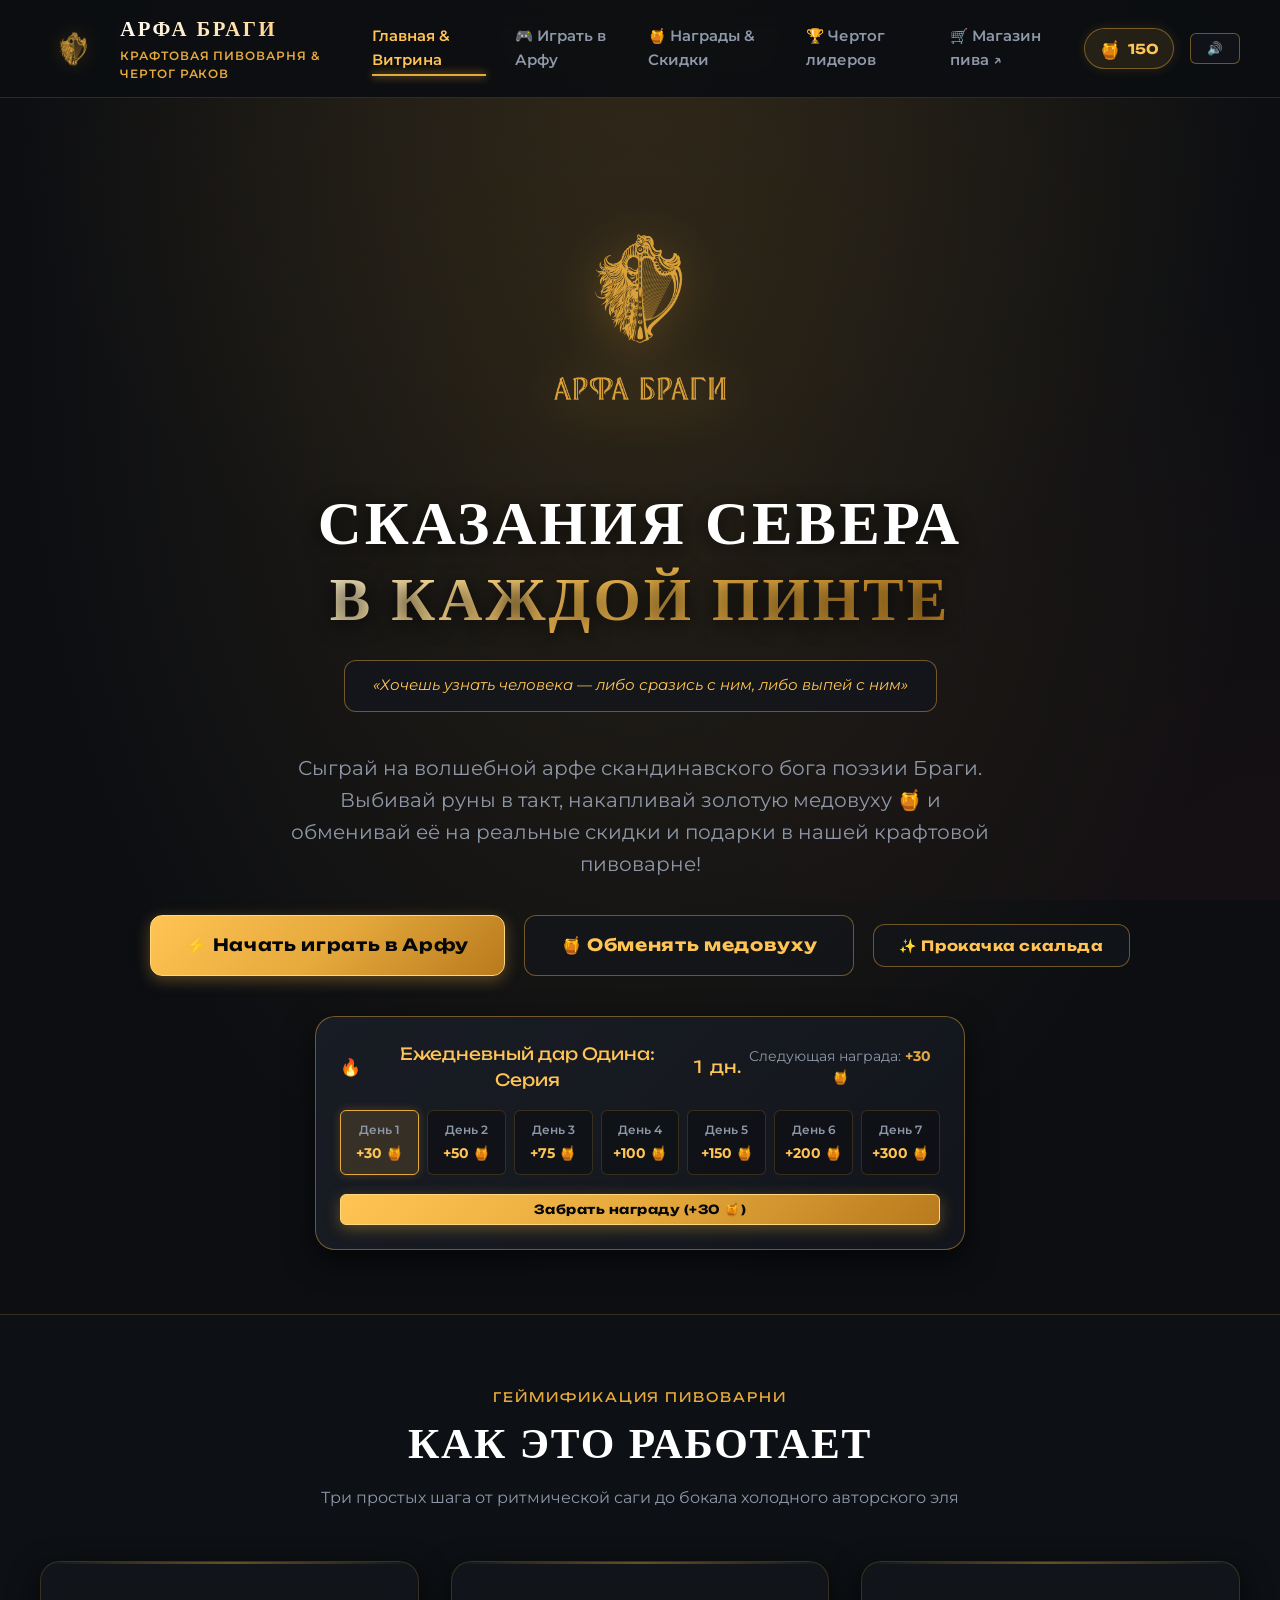
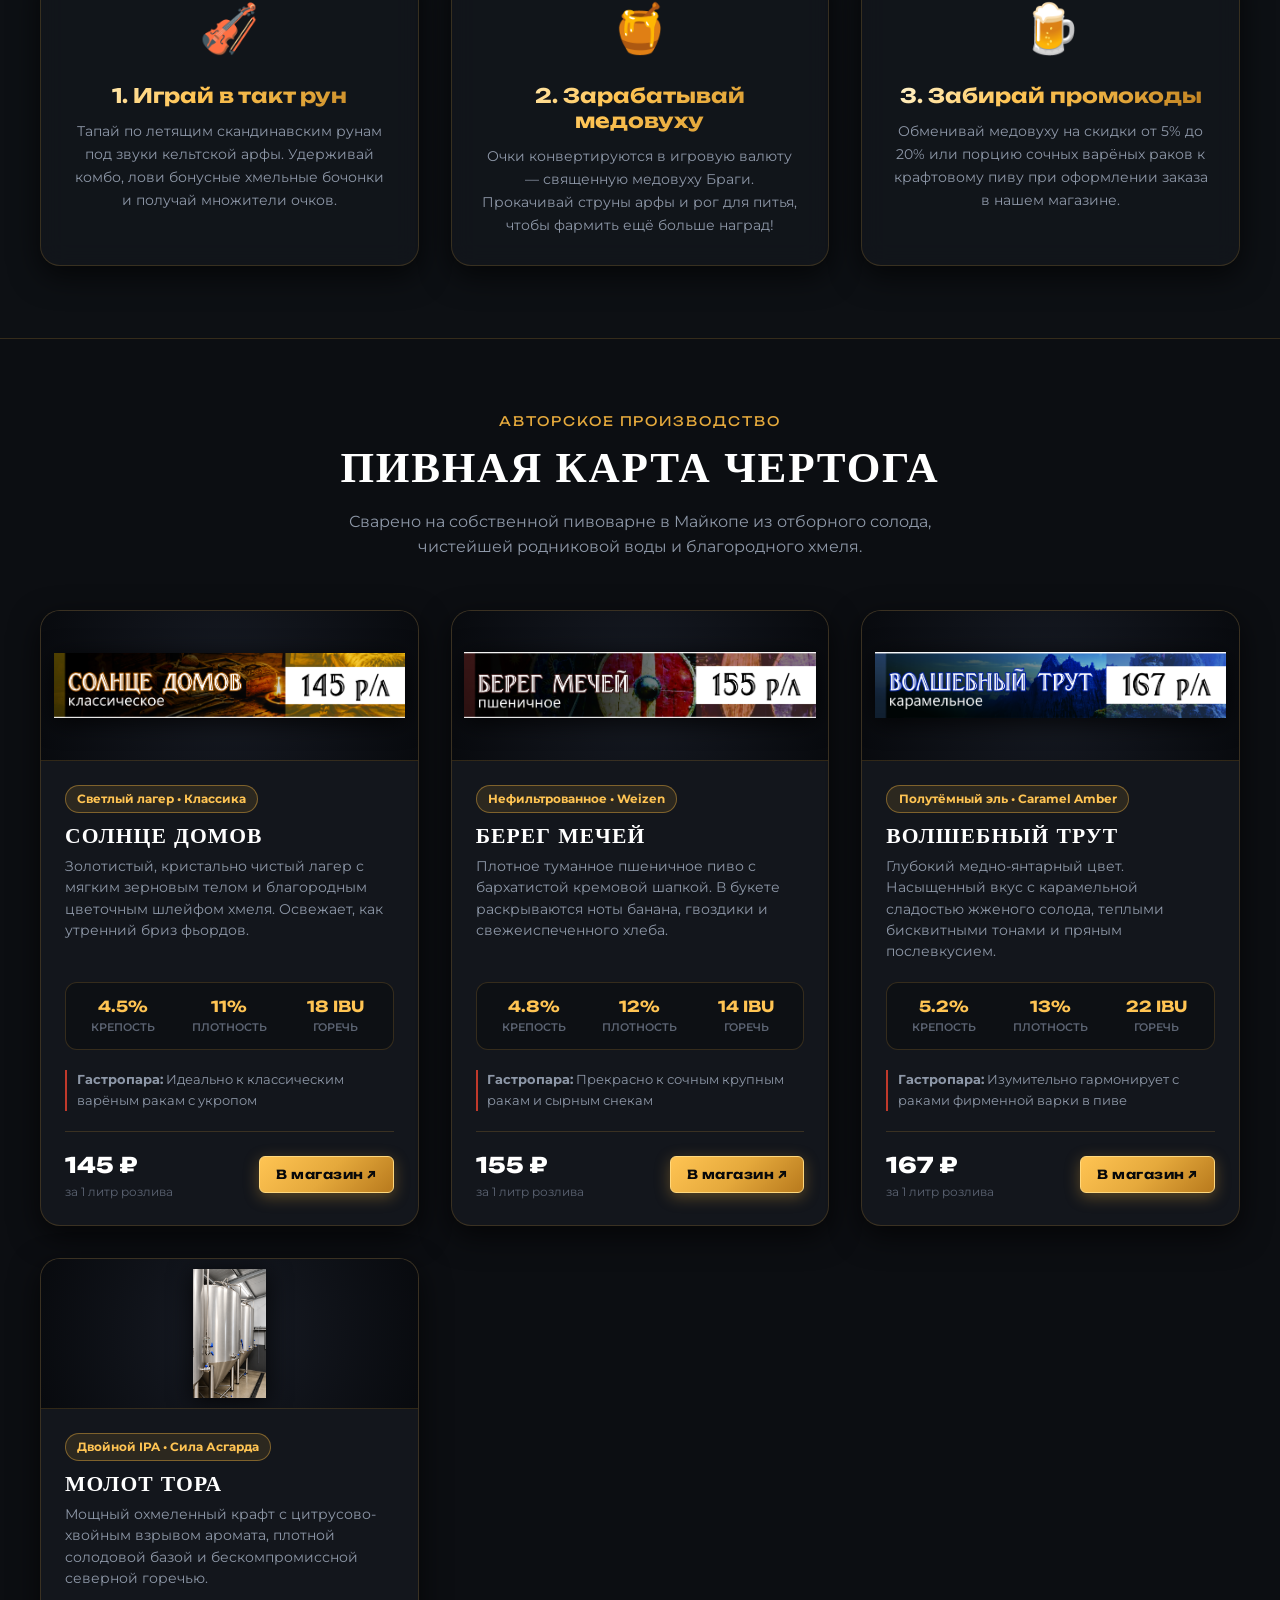
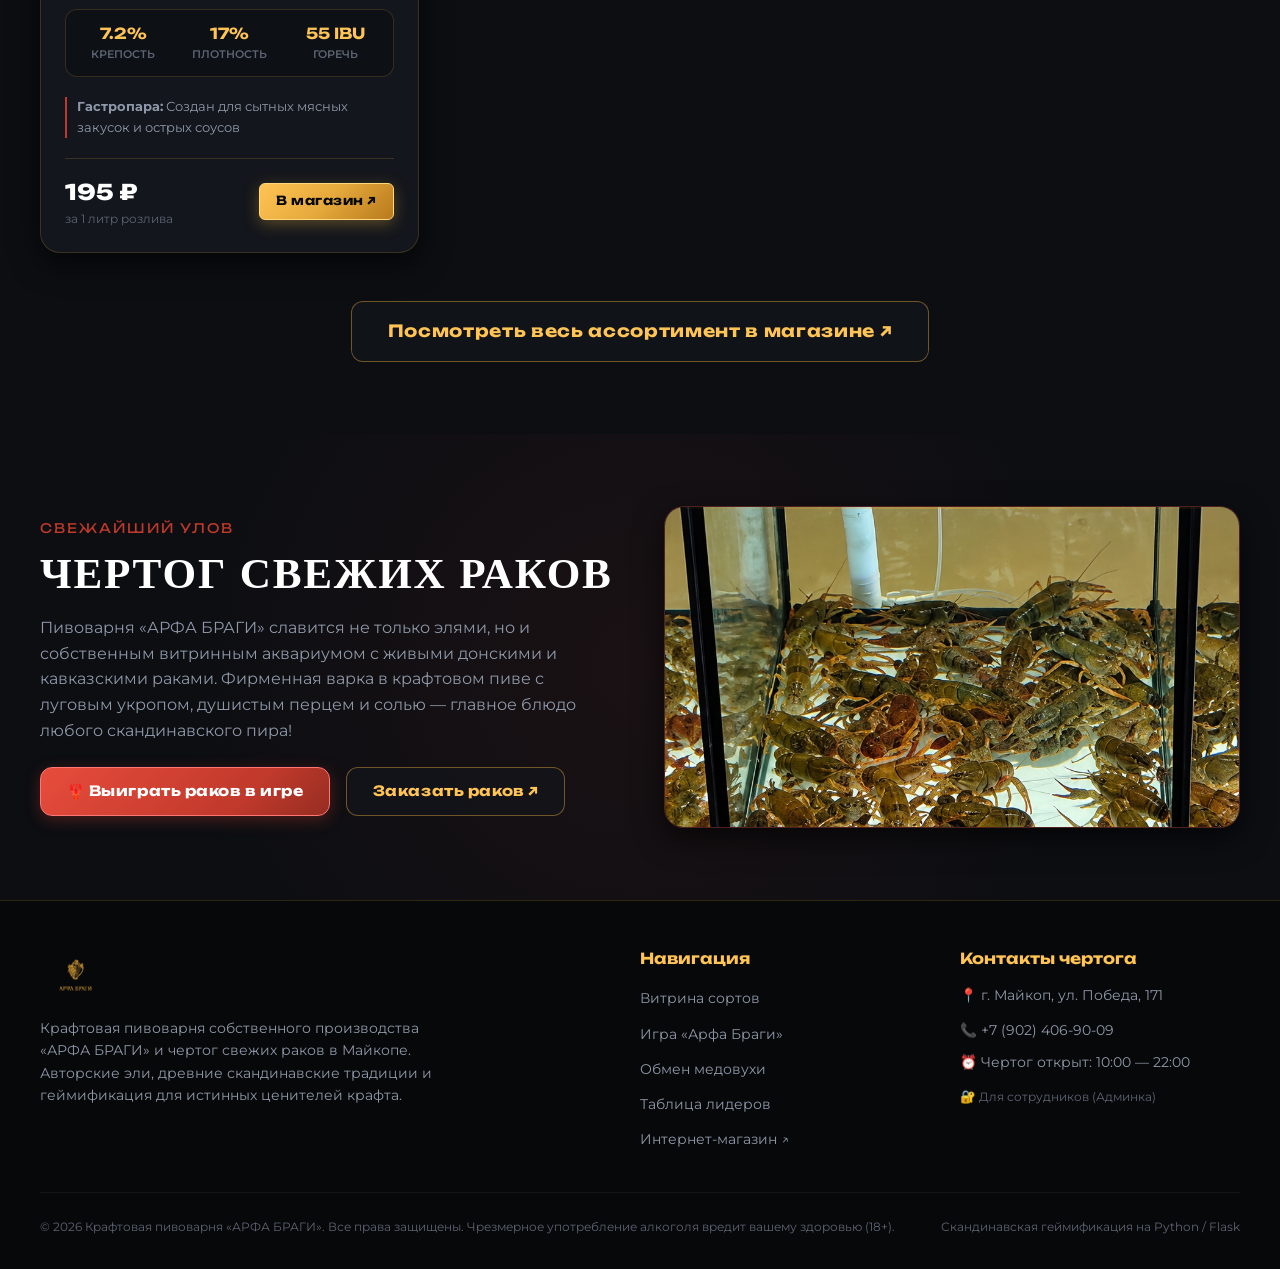
==== commit c25944fe: "Fix mobile screen layout and beer label aspect ratio" ====
--- a/docs/index.html
+++ b/docs/index.html
@@ -214,10 +214,10 @@
       <div class="beer-card">
         <div class="beer-img-wrap">
           <img src="static/img/beers/beer_solnce.jpg" alt="СОЛНЦЕ ДОМОВ" class="beer-img" loading="lazy">
+        </div>
+
+        <div class="beer-body">
           <div class="beer-badge-style">Светлый лагер • Классика</div>
-        </div>
-
-        <div class="beer-body">
           <h3 class="beer-name">СОЛНЦЕ ДОМОВ</h3>
           <p class="beer-desc">Золотистый, кристально чистый лагер с мягким зерновым телом и благородным цветочным шлейфом хмеля. Освежает, как утренний бриз фьордов.</p>
 
@@ -255,10 +255,10 @@
       <div class="beer-card">
         <div class="beer-img-wrap">
           <img src="static/img/beers/beer_bereg.jpg" alt="БЕРЕГ МЕЧЕЙ" class="beer-img" loading="lazy">
+        </div>
+
+        <div class="beer-body">
           <div class="beer-badge-style">Нефильтрованное • Weizen</div>
-        </div>
-
-        <div class="beer-body">
           <h3 class="beer-name">БЕРЕГ МЕЧЕЙ</h3>
           <p class="beer-desc">Плотное туманное пшеничное пиво с бархатистой кремовой шапкой. В букете раскрываются ноты банана, гвоздики и свежеиспеченного хлеба.</p>
 
@@ -296,10 +296,10 @@
       <div class="beer-card">
         <div class="beer-img-wrap">
           <img src="static/img/beers/beer_trut.jpg" alt="ВОЛШЕБНЫЙ ТРУТ" class="beer-img" loading="lazy">
+        </div>
+
+        <div class="beer-body">
           <div class="beer-badge-style">Полутёмный эль • Caramel Amber</div>
-        </div>
-
-        <div class="beer-body">
           <h3 class="beer-name">ВОЛШЕБНЫЙ ТРУТ</h3>
           <p class="beer-desc">Глубокий медно-янтарный цвет. Насыщенный вкус с карамельной сладостью жженого солода, теплыми бисквитными тонами и пряным послевкусием.</p>
 
@@ -337,10 +337,10 @@
       <div class="beer-card">
         <div class="beer-img-wrap">
           <img src="static/img/brewery_tanks.png" alt="МОЛОТ ТОРА" class="beer-img" loading="lazy">
+        </div>
+
+        <div class="beer-body">
           <div class="beer-badge-style">Двойной IPA • Сила Асгарда</div>
-        </div>
-
-        <div class="beer-body">
           <h3 class="beer-name">МОЛОТ ТОРА</h3>
           <p class="beer-desc">Мощный охмеленный крафт с цитрусово-хвойным взрывом аромата, плотной солодовой базой и бескомпромиссной северной горечью.</p>
 
--- a/docs/static/css/style.css
+++ b/docs/static/css/style.css
@@ -580,37 +580,40 @@
 
 .beer-img-wrap {
   position: relative;
-  height: 240px;
-  background: #0a0c10;
+  width: 100%;
+  height: 150px;
+  background: radial-gradient(circle at 50% 50%, #171b24 0%, #080a0e 100%);
   overflow: hidden;
   display: flex;
   align-items: center;
   justify-content: center;
+  padding: 0.6rem 0.8rem;
+  border-bottom: 1px solid var(--border-subtle);
 }
 
 .beer-img {
   width: 100%;
   height: 100%;
-  object-fit: cover;
-  transition: transform 0.6s cubic-bezier(0.16, 1, 0.3, 1);
+  object-fit: contain;
+  filter: drop-shadow(0 4px 12px rgba(0, 0, 0, 0.8));
+  transition: transform 0.4s cubic-bezier(0.16, 1, 0.3, 1);
 }
 
 .beer-card:hover .beer-img {
-  transform: scale(1.06);
+  transform: scale(1.05);
 }
 
 .beer-badge-style {
-  position: absolute;
-  top: 1rem;
-  left: 1rem;
-  background: rgba(12, 14, 18, 0.85);
-  backdrop-filter: blur(8px);
+  display: inline-block;
+  align-self: flex-start;
+  background: rgba(229, 169, 60, 0.12);
   border: 1px solid var(--border-gold);
-  padding: 0.3rem 0.75rem;
+  padding: 0.25rem 0.7rem;
   border-radius: var(--radius-full);
-  font-size: 0.75rem;
+  font-size: 0.72rem;
   font-weight: 700;
   color: var(--gold-bright);
+  margin-bottom: 0.6rem;
 }
 
 .beer-body {
@@ -855,12 +858,13 @@
   display: flex;
   flex-direction: column;
   align-items: center;
-  justify-content: center;
+  justify-content: flex-start;
   width: 100%;
-  max-width: 680px;
-  margin: 1.5rem auto;
+  max-width: 540px;
+  margin: 0.5rem auto 1rem;
   position: relative;
-  padding: 0 1rem;
+  padding: 0 0.75rem;
+  touch-action: manipulation;
 }
 
 .game-header-bar {
@@ -871,8 +875,9 @@
   background: var(--bg-surface);
   border: 1px solid var(--border-subtle);
   border-radius: var(--radius-md);
-  padding: 0.75rem 1.25rem;
-  margin-bottom: 0.75rem;
+  padding: 0.5rem 0.85rem;
+  margin-bottom: 0.5rem;
+  gap: 0.4rem;
 }
 
 .game-hud-stat {
@@ -882,18 +887,19 @@
 }
 
 .game-hud-label {
-  font-size: 0.68rem;
+  font-size: 0.65rem;
   text-transform: uppercase;
-  letter-spacing: 0.08em;
+  letter-spacing: 0.06em;
   color: var(--text-dim);
   font-weight: 600;
 }
 
 .game-hud-val {
   font-family: var(--font-heading);
-  font-size: 1.2rem;
+  font-size: 1.05rem;
   font-weight: 800;
   color: var(--gold-bright);
+  white-space: nowrap;
 }
 
 .canvas-container {
@@ -903,16 +909,18 @@
   border: 2px solid var(--border-gold);
   border-radius: var(--radius-lg);
   overflow: hidden;
-  box-shadow: 0 12px 40px rgba(0, 0, 0, 0.85), var(--shadow-gold);
+  box-shadow: 0 8px 30px rgba(0, 0, 0, 0.85), var(--shadow-gold);
   touch-action: none;
+  overscroll-behavior: none;
 }
 
 #gameCanvas {
   display: block;
   width: 100%;
-  height: 560px;
+  height: auto;
   background: #090b0f;
   cursor: pointer;
+  touch-action: none;
 }
 
 /* Matrix Odin Skill Button */
@@ -921,27 +929,31 @@
   align-items: center;
   justify-content: space-between;
   width: 100%;
-  margin-top: 0.75rem;
-  gap: 0.75rem;
+  margin-top: 0.5rem;
+  gap: 0.5rem;
 }
 
 .odin-skill-btn {
-  flex-grow: 1;
+  flex: 1;
+  min-width: 0;
   display: flex;
   align-items: center;
   justify-content: center;
-  gap: 0.6rem;
-  padding: 0.85rem 1.2rem;
+  gap: 0.45rem;
+  padding: 0.65rem 0.85rem;
   background: linear-gradient(135deg, rgba(30, 40, 60, 0.95), rgba(15, 20, 32, 0.95));
   border: 1px solid #4a90e2;
   border-radius: var(--radius-md);
   color: #70a1ff;
   font-family: var(--font-heading);
-  font-size: 0.88rem;
+  font-size: 0.82rem;
   font-weight: 700;
   cursor: pointer;
   box-shadow: 0 0 15px rgba(74, 144, 226, 0.25);
   transition: var(--transition);
+  white-space: nowrap;
+  overflow: hidden;
+  text-overflow: ellipsis;
 }
 
 .odin-skill-btn:hover:not(:disabled) {
@@ -1201,8 +1213,34 @@
 }
 
 @media (max-width: 600px) {
-  #gameCanvas {
-    height: 480px;
+  .game-layout {
+    margin: 0.25rem auto 0.5rem;
+    padding: 0 0.5rem;
+    max-width: 100%;
+  }
+  .hud-skald-name {
+    display: none;
+  }
+  .game-header-bar {
+    padding: 0.4rem 0.6rem;
+    gap: 0.3rem;
+  }
+  .game-hud-label {
+    font-size: 0.58rem;
+  }
+  .game-hud-val {
+    font-size: 0.95rem;
+  }
+  .odin-skill-btn {
+    font-size: 0.76rem;
+    padding: 0.6rem 0.5rem;
+  }
+  .beer-img-wrap {
+    height: 120px;
+    padding: 0.4rem;
+  }
+  .beer-name {
+    font-size: 1.15rem;
   }
   .streak-steps {
     grid-template-columns: repeat(4, 1fr);
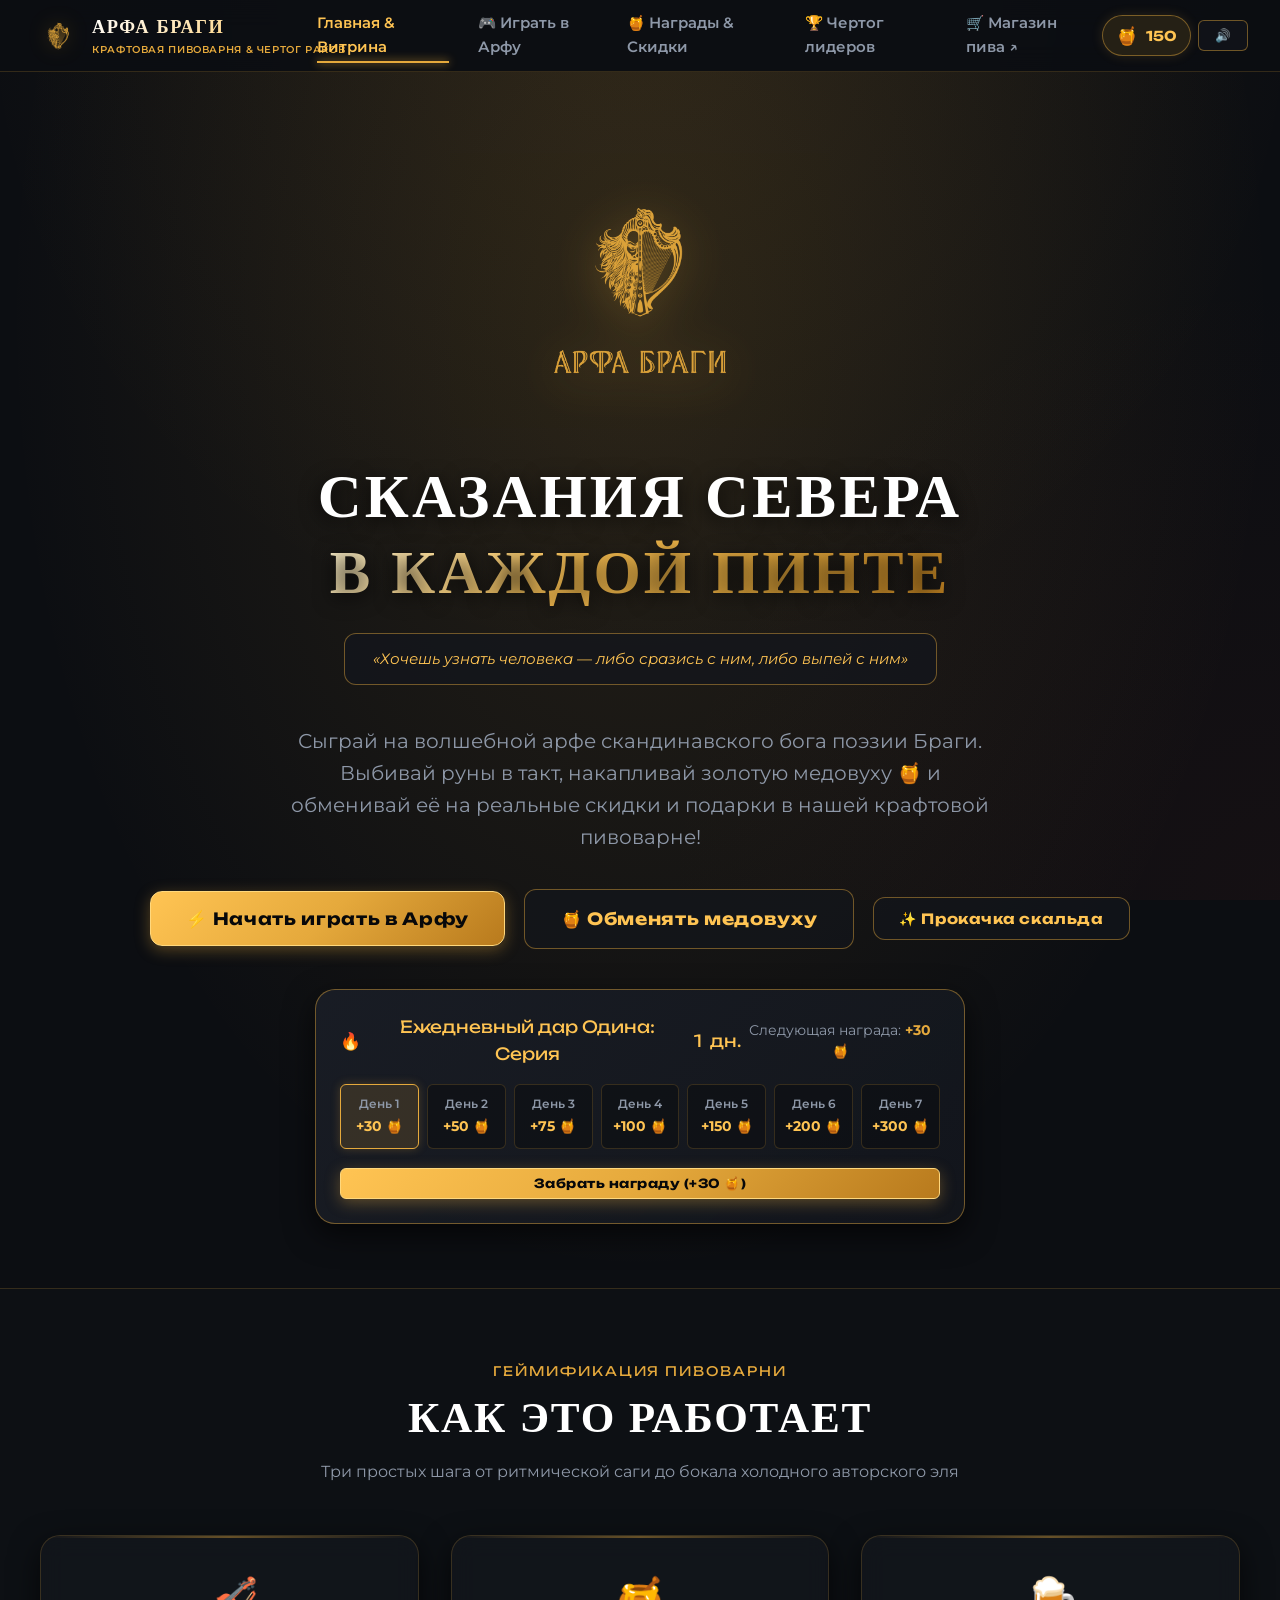
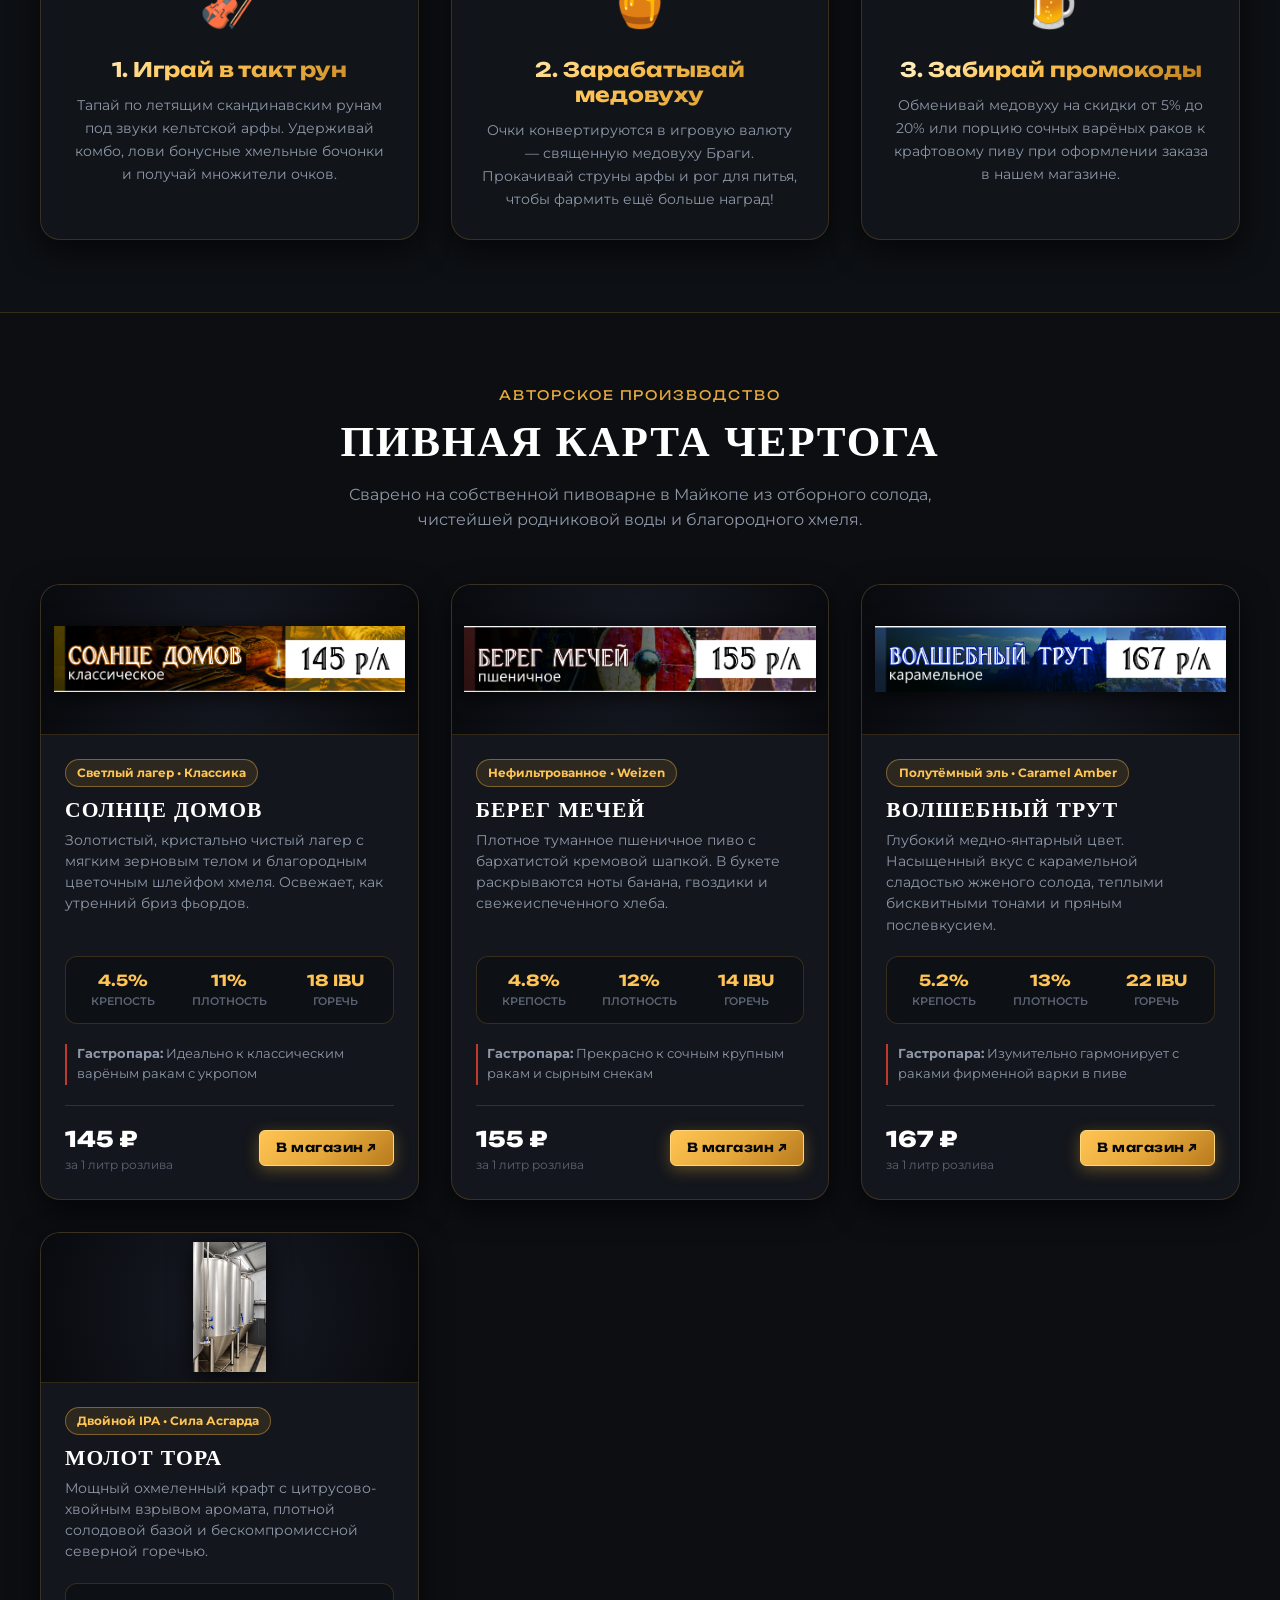
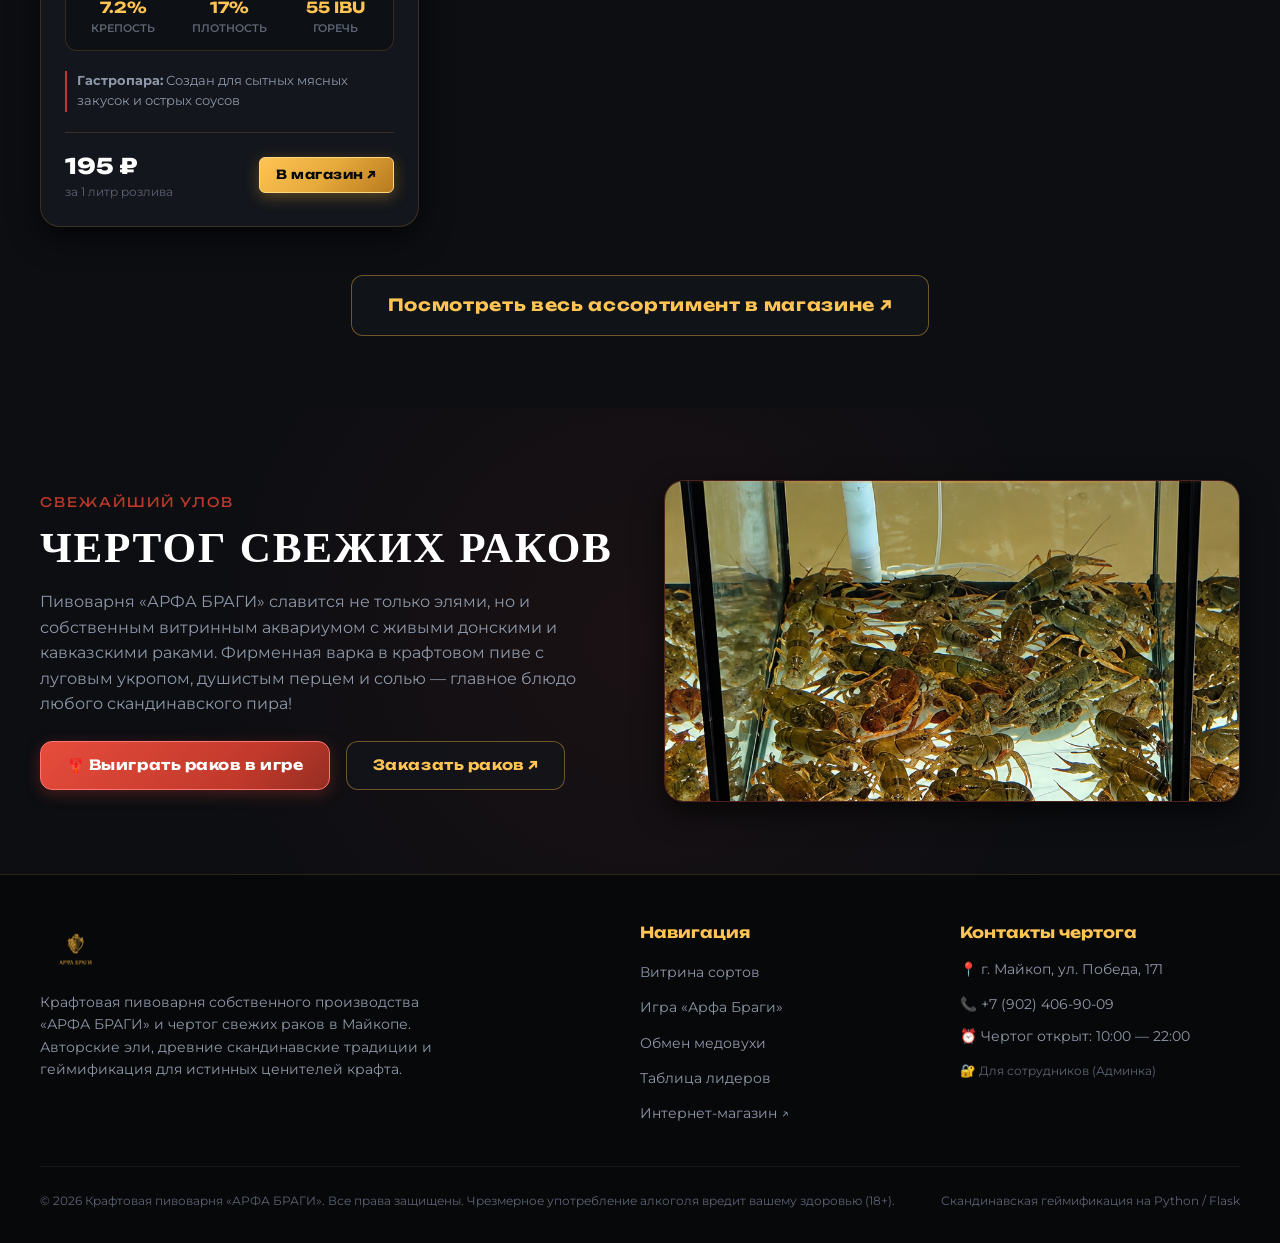
==== commit 8df8705c: "Fix mobile header overflow and add fullscreen game popup window" ====
--- a/docs/index.html
+++ b/docs/index.html
@@ -36,7 +36,7 @@
       <nav>
         <ul class="nav-menu" id="navMenu">
           <li><a href="index.html" class="nav-link active">Главная & Витрина</a></li>
-          <li><a href="game.html" class="nav-link ">🎮 Играть в Арфу</a></li>
+          <li><a href="game.html" class="nav-link btn-open-game-window ">🎮 Играть в Арфу</a></li>
           <li><a href="rewards.html" class="nav-link ">🍯 Награды & Скидки</a></li>
           <li><a href="leaderboard.html" class="nav-link ">🏆 Чертог лидеров</a></li>
           <li><a href="https://arfabragi.ru" target="_blank" rel="noopener noreferrer" class="nav-link">🛒 Магазин пива ↗</a></li>
@@ -93,9 +93,9 @@
     </p>
 
     <div class="hero-actions">
-      <a href="game.html" class="btn btn-gold btn-lg">
+      <button class="btn btn-gold btn-lg btn-open-game-window">
         ⚡ Начать играть в Арфу
-      </a>
+      </button>
       <a href="rewards.html" class="btn btn-outline btn-lg">
         🍯 Обменять медовуху
       </a>
@@ -447,6 +447,130 @@
     </div>
   </div>
 
+  <!-- Pure Fullscreen Game Window (Mobile-first app mode) -->
+  <div class="pure-game-modal" id="pureGameModal">
+    <div class="pure-game-wrapper">
+      
+      <!-- Top HUD Header -->
+      <div class="pure-game-topbar">
+        <button class="pure-game-close-btn" id="btnCloseGameModal" title="Закрыть игру">
+          ✕
+        </button>
+
+        <div class="pure-game-hud">
+          <div class="pure-hud-item">
+            <span class="pure-hud-lbl">Очки</span>
+            <span class="pure-hud-val" id="pureHudScore">0</span>
+          </div>
+          <div class="pure-hud-item">
+            <span class="pure-hud-lbl">Комбо</span>
+            <span class="pure-hud-val" id="pureHudCombo">0x</span>
+          </div>
+          <div class="pure-hud-item">
+            <span class="pure-hud-lbl">Время</span>
+            <span class="pure-hud-val" id="pureHudTime">45с</span>
+          </div>
+          <div class="pure-hud-item">
+            <span class="pure-hud-lbl">Медовуха</span>
+            <span class="pure-hud-val text-gold"><span id="pureHudMead">0</span> 🍯</span>
+          </div>
+        </div>
+
+        <button class="pure-audio-btn" id="btnPureAudioToggle" title="Звук">
+          🔊
+        </button>
+      </div>
+
+      <!-- Pure Canvas Box (Fills 100% remaining vertical space!) -->
+      <div class="pure-canvas-box" id="pureCanvasBox">
+        <canvas id="gameCanvas"></canvas>
+
+        <!-- Splash Screen Overlay inside Pure Game -->
+        <div class="modal-overlay active" id="gameSplashOverlay" style="position: absolute; border-radius: var(--radius-md);">
+          <div style="text-align: center; max-width: 440px; padding: 1.25rem;">
+            <img src="static/logo/logo_gold.png" alt="АРФА БРАГИ" style="max-height: 60px; margin-bottom: 0.75rem;">
+            <h2 class="font-viking text-gradient-gold" style="font-size: 1.6rem; margin-bottom: 0.4rem;">АРФА БРАГИ</h2>
+            <p class="text-muted" style="font-size: 0.82rem; margin-bottom: 1.2rem;">
+              Тапай по летящим рунам на струнах арфы в такт, когда они достигают нижней линии. Удерживай комбо до x10!
+            </p>
+
+            <div style="background: rgba(12, 14, 18, 0.7); border: 1px solid var(--border-subtle); border-radius: var(--radius-md); padding: 0.65rem; margin-bottom: 1.25rem; font-size: 0.78rem; color: var(--gold-bright);">
+              📱 <strong>На телефоне:</strong> тапай одним пальцем по струнам или рунам<br>
+              💻 <strong>На ПК:</strong> клавиши <strong>D, F, J, K</strong> или <strong>1, 2, 3, 4</strong> (Пробел — замедление)
+            </div>
+
+            <div style="display: flex; gap: 0.75rem; justify-content: center; flex-wrap: wrap;">
+              <button class="btn btn-gold btn-lg" id="btnStartGame">
+                ⚡ Начать сагу!
+              </button>
+              <button class="btn btn-outline btn-sm" id="btnOpenUpgradesSplash">
+                ✨ Прокачка
+              </button>
+            </div>
+          </div>
+        </div>
+      </div>
+
+      <!-- Bottom Skill Bar -->
+      <div class="pure-game-bottombar">
+        <button class="odin-skill-btn" id="btnOdinSkill">
+          <span>⚡ Замедление 5с</span>
+          <span class="odin-skill-count" id="odinSkillCount">1</span>
+        </button>
+
+        <button class="btn btn-outline btn-sm btn-pure-upgrades" id="btnOpenUpgradesPure">
+          ✨ Лавка
+        </button>
+      </div>
+
+    </div>
+  </div>
+
+  <!-- Game Over / Victory Modal -->
+  <div class="modal-overlay" id="gameResultModal" style="z-index: 1001;">
+    <div class="modal-content" style="text-align: center; max-width: 480px;">
+      <img src="static/logo/emblem_gold.png" alt="АРФА БРАГИ" style="max-height: 70px; margin-bottom: 0.6rem;">
+      <h3 class="font-viking text-gradient-gold" style="font-size: 1.6rem; margin-bottom: 0.2rem;">САГА ЗАВЕРШЕНА!</h3>
+      <div id="resSkaldTitle" style="color: var(--gold-bright); font-weight: 700; margin-bottom: 1.2rem; font-size: 1.05rem;">Любимец Браги</div>
+
+      <div style="display: grid; grid-template-columns: repeat(2, 1fr); gap: 0.75rem; margin-bottom: 1.5rem;">
+        <div style="background: rgba(12, 14, 18, 0.7); border: 1px solid var(--border-subtle); border-radius: var(--radius-md); padding: 0.75rem;">
+          <div class="text-muted" style="font-size: 0.72rem; text-transform: uppercase;">Очки саги</div>
+          <div id="resScore" style="font-family: var(--font-heading); font-size: 1.45rem; font-weight: 800; color: var(--gold-bright);">0</div>
+        </div>
+
+        <div style="background: rgba(12, 14, 18, 0.7); border: 1px solid var(--border-subtle); border-radius: var(--radius-md); padding: 0.75rem;">
+          <div class="text-muted" style="font-size: 0.72rem; text-transform: uppercase;">Медовуха</div>
+          <div id="resMeadEarned" style="font-family: var(--font-heading); font-size: 1.45rem; font-weight: 800; color: #ffd32a;">+0 🍯</div>
+        </div>
+
+        <div style="background: rgba(12, 14, 18, 0.7); border: 1px solid var(--border-subtle); border-radius: var(--radius-md); padding: 0.6rem;">
+          <div class="text-muted" style="font-size: 0.68rem; text-transform: uppercase;">Макс. комбо</div>
+          <div id="resMaxCombo" style="font-family: var(--font-heading); font-size: 1.15rem; font-weight: 700; color: #fff;">0x</div>
+        </div>
+
+        <div style="background: rgba(12, 14, 18, 0.7); border: 1px solid var(--border-subtle); border-radius: var(--radius-md); padding: 0.6rem;">
+          <div class="text-muted" style="font-size: 0.68rem; text-transform: uppercase;">Попаданий</div>
+          <div id="resRunesHit" style="font-family: var(--font-heading); font-size: 1.15rem; font-weight: 700; color: #fff;">0</div>
+        </div>
+      </div>
+
+      <div style="display: flex; flex-direction: column; gap: 0.6rem;">
+        <button class="btn btn-gold btn-lg" id="btnRestartGame">
+          🔄 Сыграть снова
+        </button>
+
+        <button class="btn btn-outline btn-sm" id="btnShareScore">
+          📸 Поделиться сагой (Скачать карточку)
+        </button>
+
+        <a href="rewards.html" class="btn btn-outline btn-sm" style="border-color: rgba(229, 169, 60, 0.3);">
+          🍯 Обменять медовуху на промокод
+        </a>
+      </div>
+    </div>
+  </div>
+
   <!-- Global Toast Notifications Container -->
   <div class="toast-container" id="toastContainer"></div>
 
@@ -494,6 +618,7 @@
 
   <!-- Scripts -->
   <script src="static/js/audio.js"></script>
+  <script src="static/js/game.js"></script>
   <script src="static/js/main.js"></script>
   
 </body>
--- a/docs/static/css/style.css
+++ b/docs/static/css/style.css
@@ -63,6 +63,9 @@
   scroll-behavior: smooth;
   font-size: 16px;
   color-scheme: dark;
+  width: 100%;
+  max-width: 100vw;
+  overflow-x: hidden;
 }
 
 body {
@@ -71,6 +74,8 @@
   color: var(--text-main);
   line-height: 1.6;
   min-height: 100vh;
+  width: 100%;
+  max-width: 100vw;
   display: flex;
   flex-direction: column;
   overflow-x: hidden;
@@ -135,35 +140,46 @@
   position: sticky;
   top: 0;
   z-index: 100;
-  background: rgba(12, 14, 18, 0.88);
+  background: rgba(12, 14, 18, 0.95);
   backdrop-filter: blur(14px);
   -webkit-backdrop-filter: blur(14px);
   border-bottom: 1px solid var(--border-subtle);
-  padding: 0.85rem 0;
-  transition: var(--transition);
+  padding: 0.5rem 0;
+  transition: var(--transition);
+  width: 100%;
+  max-width: 100vw;
+  box-sizing: border-box;
 }
 
 .nav-container {
   display: flex;
   align-items: center;
   justify-content: space-between;
-  gap: 1.5rem;
+  gap: 0.5rem;
+  width: 100%;
+  max-width: 1240px;
+  margin: 0 auto;
+  padding: 0 0.75rem;
+  box-sizing: border-box;
 }
 
 .brand-link {
   display: flex;
   align-items: center;
-  gap: 0.9rem;
+  gap: 0.5rem;
   text-decoration: none;
   color: #fff;
+  min-width: 0;
+  flex-shrink: 1;
 }
 
 .nav-emblem {
-  height: 48px;
+  height: 38px;
   width: auto;
   object-fit: contain;
   filter: drop-shadow(0 0 10px var(--gold-glow));
   transition: var(--transition);
+  flex-shrink: 0;
 }
 
 .brand-link:hover .nav-emblem {
@@ -174,24 +190,27 @@
 .brand-text {
   display: flex;
   flex-direction: column;
+  min-width: 0;
 }
 
 .brand-title {
   font-family: var(--font-viking);
-  font-size: 1.3rem;
+  font-size: 1.15rem;
   font-weight: 900;
-  letter-spacing: 0.12em;
+  letter-spacing: 0.08em;
   background: linear-gradient(135deg, #fff, var(--gold-bright));
   -webkit-background-clip: text;
   -webkit-text-fill-color: transparent;
+  white-space: nowrap;
 }
 
 .brand-subtitle {
-  font-size: 0.72rem;
-  letter-spacing: 0.08em;
+  font-size: 0.65rem;
+  letter-spacing: 0.06em;
   text-transform: uppercase;
   color: var(--gold-primary);
   font-weight: 600;
+  white-space: nowrap;
 }
 
 .nav-menu {
@@ -235,7 +254,8 @@
 .nav-right {
   display: flex;
   align-items: center;
-  gap: 1rem;
+  gap: 0.4rem;
+  flex-shrink: 0;
 }
 
 /* Mead Header Badge */
@@ -1213,6 +1233,32 @@
 }
 
 @media (max-width: 600px) {
+  .brand-subtitle {
+    display: none !important;
+  }
+  .nav-emblem {
+    height: 32px;
+  }
+  .brand-title {
+    font-size: 0.95rem;
+    letter-spacing: 0.04em;
+  }
+  .header-mead-badge {
+    padding: 0.2rem 0.45rem;
+    font-size: 0.72rem;
+    gap: 0.25rem;
+  }
+  .header-mead-icon {
+    font-size: 0.95rem;
+  }
+  #btnToggleAudio {
+    padding: 0.25rem 0.45rem;
+    font-size: 0.75rem;
+  }
+  .burger-btn {
+    padding: 0.25rem 0.45rem;
+    font-size: 1.1rem;
+  }
   .game-layout {
     margin: 0.25rem auto 0.5rem;
     padding: 0 0.5rem;
@@ -1251,3 +1297,150 @@
     bottom: 1rem;
   }
 }
+
+/* ==========================================
+   PURE FULLSCREEN GAME MODAL (App-like Mode)
+   ========================================== */
+
+.pure-game-modal {
+  position: fixed;
+  inset: 0;
+  z-index: 999;
+  background: #080a0f;
+  display: flex;
+  flex-direction: column;
+  width: 100vw;
+  height: 100dvh;
+  max-height: 100dvh;
+  opacity: 0;
+  visibility: hidden;
+  transition: opacity 0.22s cubic-bezier(0.16, 1, 0.3, 1), visibility 0.22s;
+  touch-action: manipulation;
+  overscroll-behavior: none;
+}
+
+.pure-game-modal.active {
+  opacity: 1;
+  visibility: visible;
+}
+
+.pure-game-wrapper {
+  display: flex;
+  flex-direction: column;
+  width: 100%;
+  max-width: 520px;
+  height: 100%;
+  max-height: 100dvh;
+  margin: 0 auto;
+  padding: 0.4rem 0.6rem;
+  box-sizing: border-box;
+  gap: 0.4rem;
+}
+
+.pure-game-topbar {
+  display: flex;
+  align-items: center;
+  justify-content: space-between;
+  width: 100%;
+  background: var(--bg-surface);
+  border: 1px solid var(--border-subtle);
+  border-radius: var(--radius-md);
+  padding: 0.35rem 0.6rem;
+  gap: 0.4rem;
+  flex-shrink: 0;
+}
+
+.pure-game-close-btn {
+  background: rgba(255, 255, 255, 0.08);
+  border: 1px solid var(--border-subtle);
+  border-radius: var(--radius-sm);
+  color: var(--text-muted);
+  width: 32px;
+  height: 32px;
+  display: flex;
+  align-items: center;
+  justify-content: center;
+  font-size: 1.1rem;
+  cursor: pointer;
+  flex-shrink: 0;
+  transition: var(--transition);
+}
+
+.pure-game-close-btn:hover {
+  background: rgba(192, 57, 43, 0.3);
+  border-color: var(--ruby-accent);
+  color: #fff;
+}
+
+.pure-game-hud {
+  display: flex;
+  align-items: center;
+  justify-content: space-around;
+  flex-grow: 1;
+  gap: 0.2rem;
+}
+
+.pure-hud-item {
+  display: flex;
+  flex-direction: column;
+  align-items: center;
+}
+
+.pure-hud-lbl {
+  font-size: 0.58rem;
+  text-transform: uppercase;
+  color: var(--text-dim);
+  font-weight: 600;
+  letter-spacing: 0.05em;
+}
+
+.pure-hud-val {
+  font-family: var(--font-heading);
+  font-size: 0.95rem;
+  font-weight: 800;
+  color: var(--gold-bright);
+}
+
+.pure-audio-btn {
+  background: rgba(255, 255, 255, 0.08);
+  border: 1px solid var(--border-subtle);
+  border-radius: var(--radius-sm);
+  color: #fff;
+  width: 32px;
+  height: 32px;
+  display: flex;
+  align-items: center;
+  justify-content: center;
+  font-size: 0.9rem;
+  cursor: pointer;
+  flex-shrink: 0;
+}
+
+.pure-canvas-box {
+  flex: 1;
+  min-height: 0;
+  width: 100%;
+  position: relative;
+  background: #08090d;
+  border: 2px solid var(--border-gold);
+  border-radius: var(--radius-md);
+  overflow: hidden;
+  box-shadow: 0 8px 30px rgba(0, 0, 0, 0.9), var(--shadow-gold);
+  touch-action: none;
+  overscroll-behavior: none;
+}
+
+.pure-game-bottombar {
+  display: flex;
+  align-items: center;
+  justify-content: space-between;
+  width: 100%;
+  gap: 0.4rem;
+  flex-shrink: 0;
+}
+
+.btn-pure-upgrades {
+  white-space: nowrap;
+  padding: 0.65rem 1.1rem;
+  font-size: 0.82rem;
+}
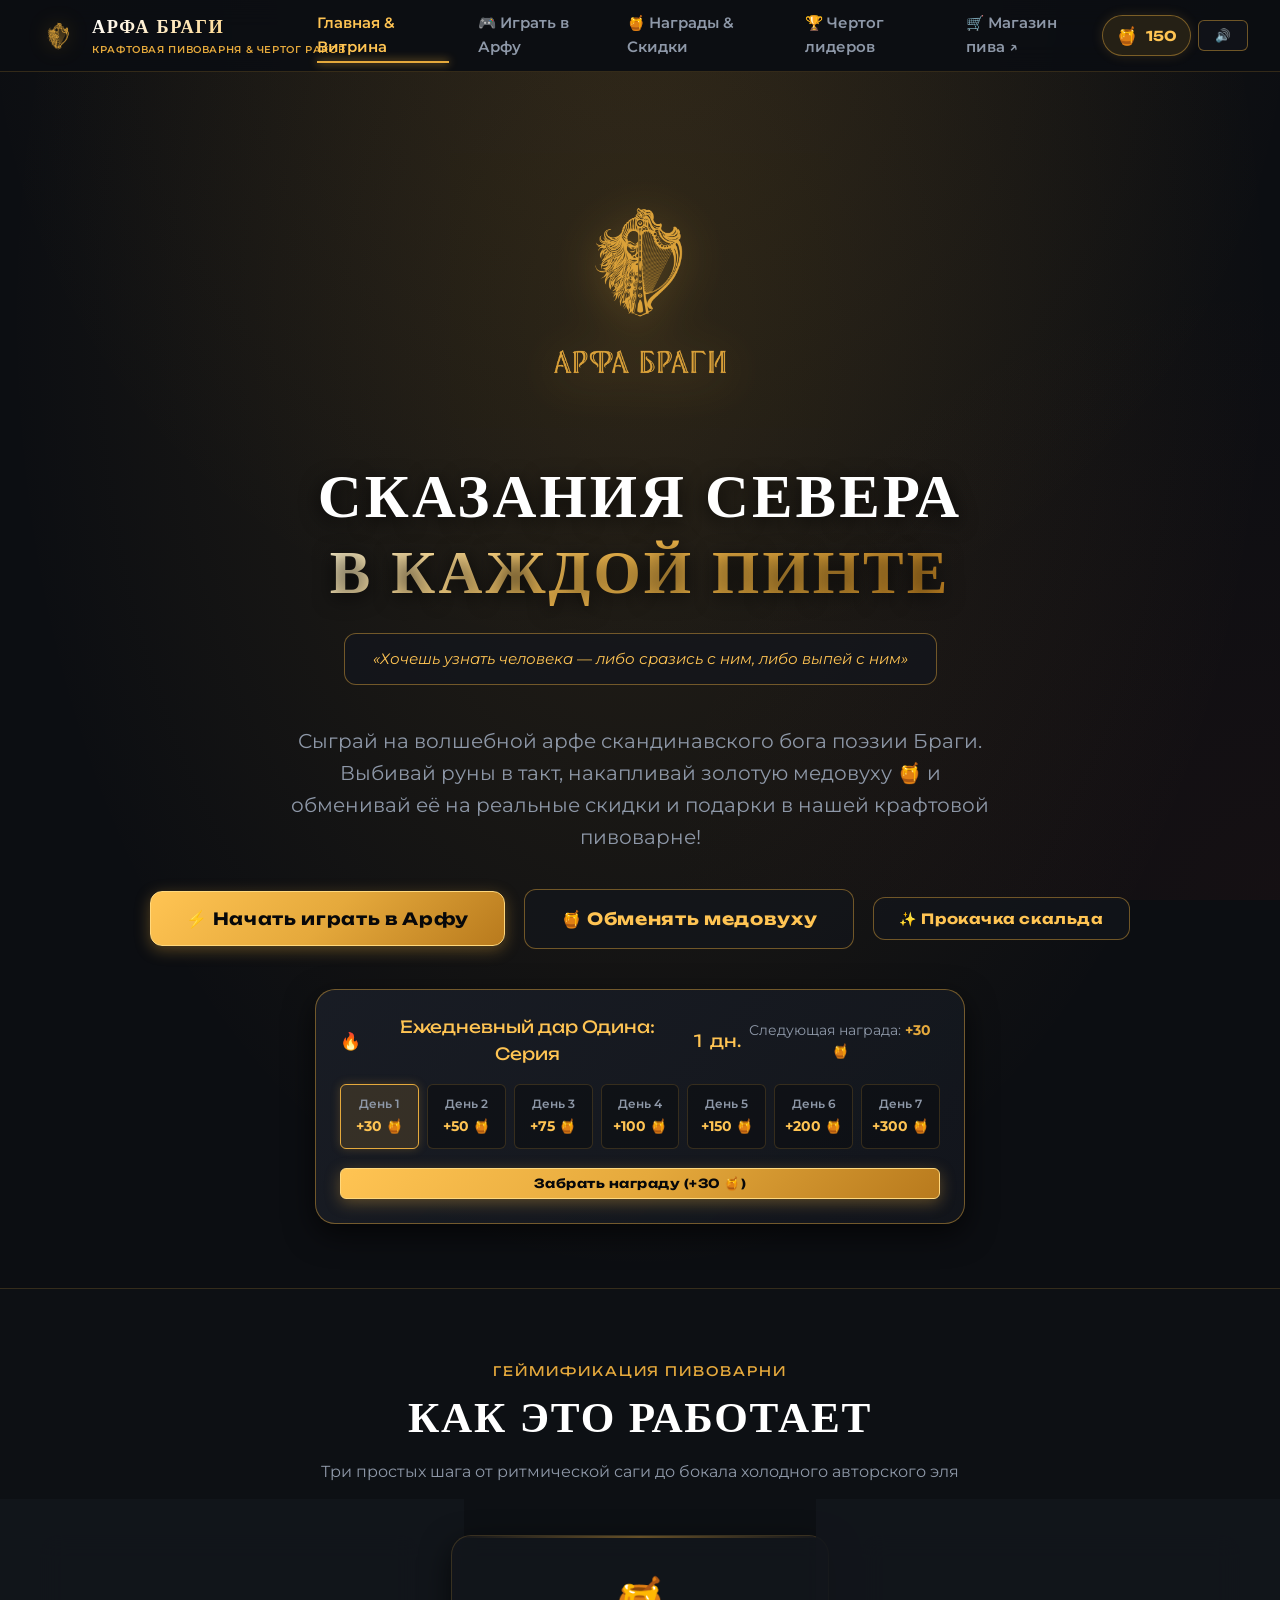
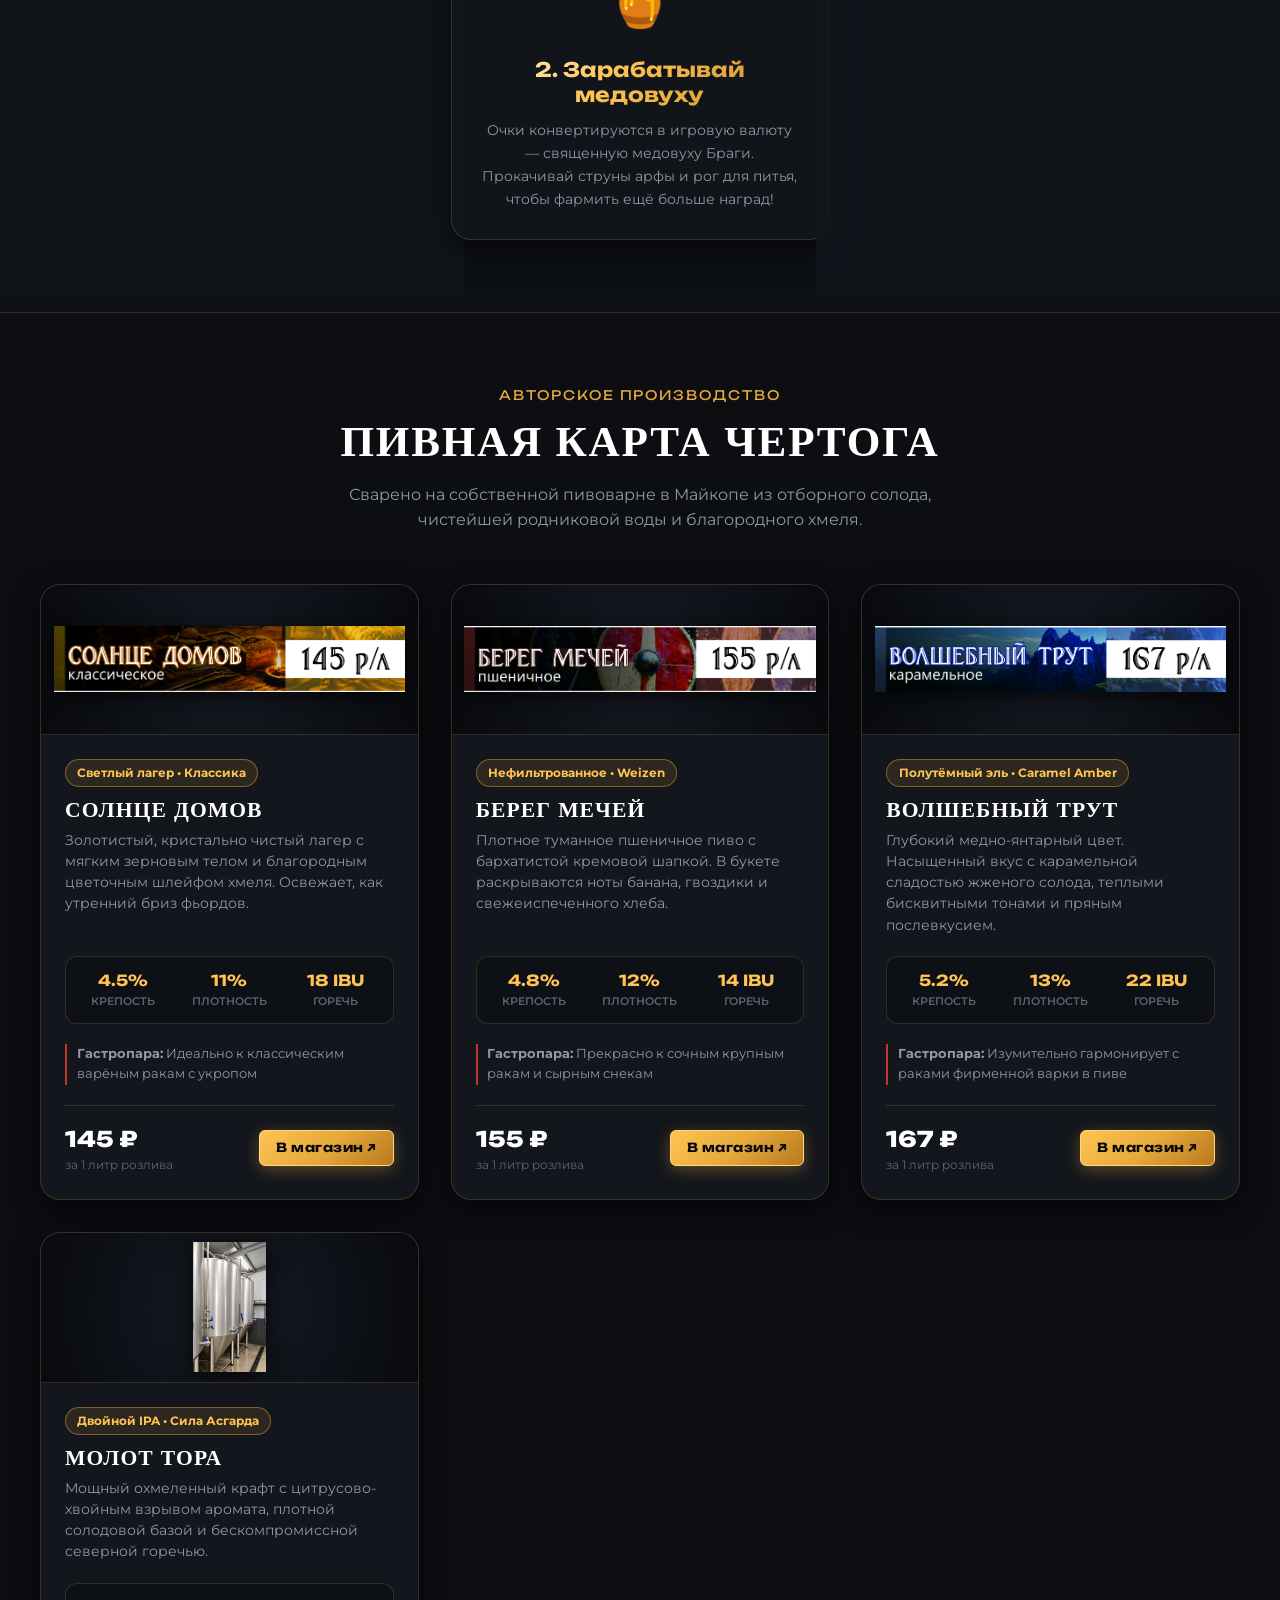
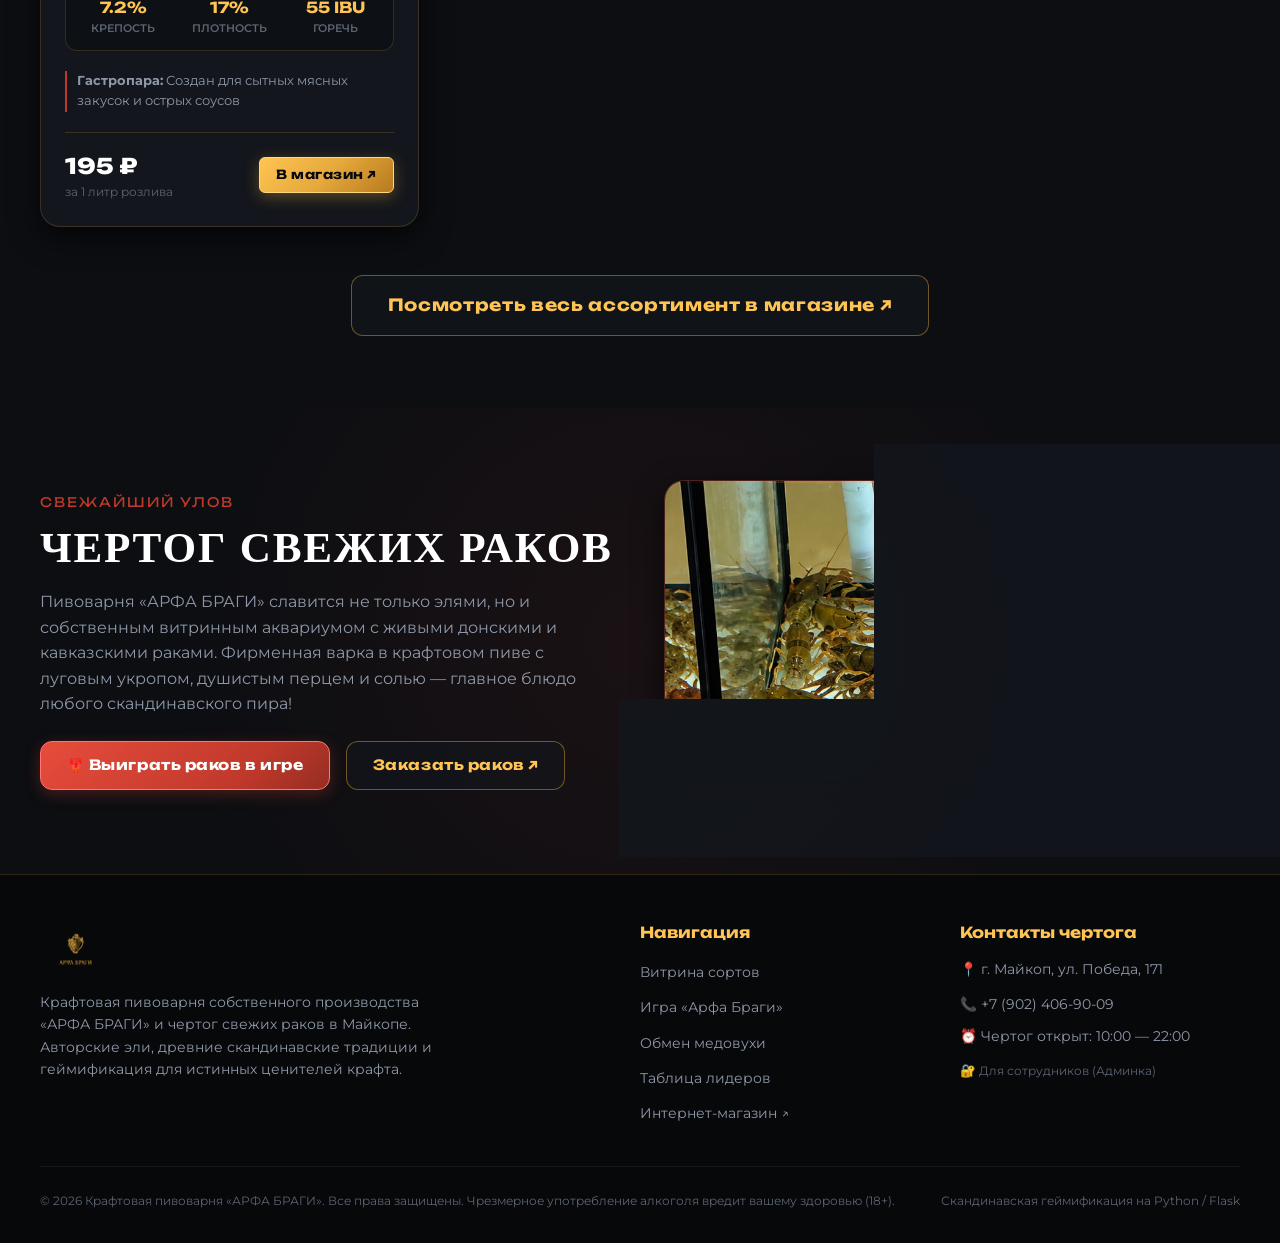
==== commit 2bf335e7: "Add sacred runes from photo, Viking battle music with drums and horns, and video splash screen" ====
--- a/docs/index.html
+++ b/docs/index.html
@@ -486,20 +486,37 @@
         <canvas id="gameCanvas"></canvas>
 
         <!-- Splash Screen Overlay inside Pure Game -->
-        <div class="modal-overlay active" id="gameSplashOverlay" style="position: absolute; border-radius: var(--radius-md);">
-          <div style="text-align: center; max-width: 440px; padding: 1.25rem;">
-            <img src="static/logo/logo_gold.png" alt="АРФА БРАГИ" style="max-height: 60px; margin-bottom: 0.75rem;">
-            <h2 class="font-viking text-gradient-gold" style="font-size: 1.6rem; margin-bottom: 0.4rem;">АРФА БРАГИ</h2>
-            <p class="text-muted" style="font-size: 0.82rem; margin-bottom: 1.2rem;">
-              Тапай по летящим рунам на струнах арфы в такт, когда они достигают нижней линии. Удерживай комбо до x10!
+        <div class="modal-overlay active" id="gameSplashOverlay" style="position: absolute; border-radius: var(--radius-md); overflow: hidden;">
+          
+          <!-- Background Video for Splash Menu Screen -->
+          <div class="splash-video-box">
+            <video id="splashVideo" autoplay loop muted playsinline preload="auto" poster="static/video/poster.jpg">
+              <source src="static/video/video.mp4" type="video/mp4">
+            </video>
+            <div class="splash-video-vignette"></div>
+          </div>
+
+          <div class="splash-content-inner">
+            <img src="static/logo/logo_gold.png" alt="АРФА БРАГИ" class="splash-logo-img">
+            <h2 class="font-viking text-gradient-gold splash-title">АРФА БРАГИ</h2>
+            
+            <!-- Sacred Runes from user's image spelling ARFA BRAGI -->
+            <div class="splash-sacred-runes">
+              <span class="sacred-word">ᚨ ᚱ ᚠ ᚨ</span>
+              <span class="sacred-separator">•</span>
+              <span class="sacred-word">ᛒ ᚱ ᚨ ᚷ ᛁ</span>
+            </div>
+
+            <p class="text-muted splash-desc">
+              Тапай по летящим рунам на струнах арфы в такт под ритм боевых барабанов и рогов. Удерживай комбо до x10!
             </p>
 
-            <div style="background: rgba(12, 14, 18, 0.7); border: 1px solid var(--border-subtle); border-radius: var(--radius-md); padding: 0.65rem; margin-bottom: 1.25rem; font-size: 0.78rem; color: var(--gold-bright);">
+            <div class="splash-controls-hint">
               📱 <strong>На телефоне:</strong> тапай одним пальцем по струнам или рунам<br>
               💻 <strong>На ПК:</strong> клавиши <strong>D, F, J, K</strong> или <strong>1, 2, 3, 4</strong> (Пробел — замедление)
             </div>
 
-            <div style="display: flex; gap: 0.75rem; justify-content: center; flex-wrap: wrap;">
+            <div class="splash-actions">
               <button class="btn btn-gold btn-lg" id="btnStartGame">
                 ⚡ Начать сагу!
               </button>
--- a/docs/static/css/style.css
+++ b/docs/static/css/style.css
@@ -1444,3 +1444,95 @@
   padding: 0.65rem 1.1rem;
   font-size: 0.82rem;
 }
+
+/* Splash Video & Menu Styles */
+.splash-video-box {
+  position: absolute;
+  inset: 0;
+  width: 100%;
+  height: 100%;
+  overflow: hidden;
+  z-index: 0;
+}
+
+#splashVideo {
+  width: 100%;
+  height: 100%;
+  object-fit: cover;
+  filter: brightness(0.55) contrast(1.15) saturate(1.1);
+  transform: scale(1.02);
+}
+
+.splash-video-vignette {
+  position: absolute;
+  inset: 0;
+  background: radial-gradient(circle at 50% 50%, rgba(8, 10, 15, 0.42) 0%, rgba(6, 8, 12, 0.92) 100%);
+  pointer-events: none;
+}
+
+.splash-content-inner {
+  position: relative;
+  z-index: 2;
+  text-align: center;
+  max-width: 440px;
+  padding: 1.1rem 1.25rem;
+  display: flex;
+  flex-direction: column;
+  align-items: center;
+}
+
+.splash-logo-img {
+  max-height: 56px;
+  width: auto;
+  margin-bottom: 0.4rem;
+  filter: drop-shadow(0 0 14px rgba(229, 169, 60, 0.45));
+}
+
+.splash-title {
+  font-size: 1.55rem;
+  margin-bottom: 0.2rem;
+  letter-spacing: 0.08em;
+}
+
+.splash-sacred-runes {
+  display: flex;
+  align-items: center;
+  gap: 0.6rem;
+  font-size: 1.3rem;
+  color: var(--gold-bright);
+  text-shadow: 0 0 12px rgba(229, 169, 60, 0.6);
+  margin-bottom: 0.7rem;
+  letter-spacing: 0.2em;
+  font-weight: 700;
+}
+
+.sacred-separator {
+  color: var(--gold-dim);
+  font-size: 0.85rem;
+}
+
+.splash-desc {
+  font-size: 0.8rem;
+  margin-bottom: 0.9rem;
+  line-height: 1.4;
+  color: var(--text-muted);
+}
+
+.splash-controls-hint {
+  background: rgba(12, 15, 22, 0.78);
+  backdrop-filter: blur(8px);
+  border: 1px solid var(--border-subtle);
+  border-radius: var(--radius-md);
+  padding: 0.55rem 0.8rem;
+  margin-bottom: 1.1rem;
+  font-size: 0.76rem;
+  color: var(--gold-bright);
+}
+
+.splash-actions {
+  display: flex;
+  gap: 0.75rem;
+  justify-content: center;
+  align-items: center;
+  flex-wrap: wrap;
+}
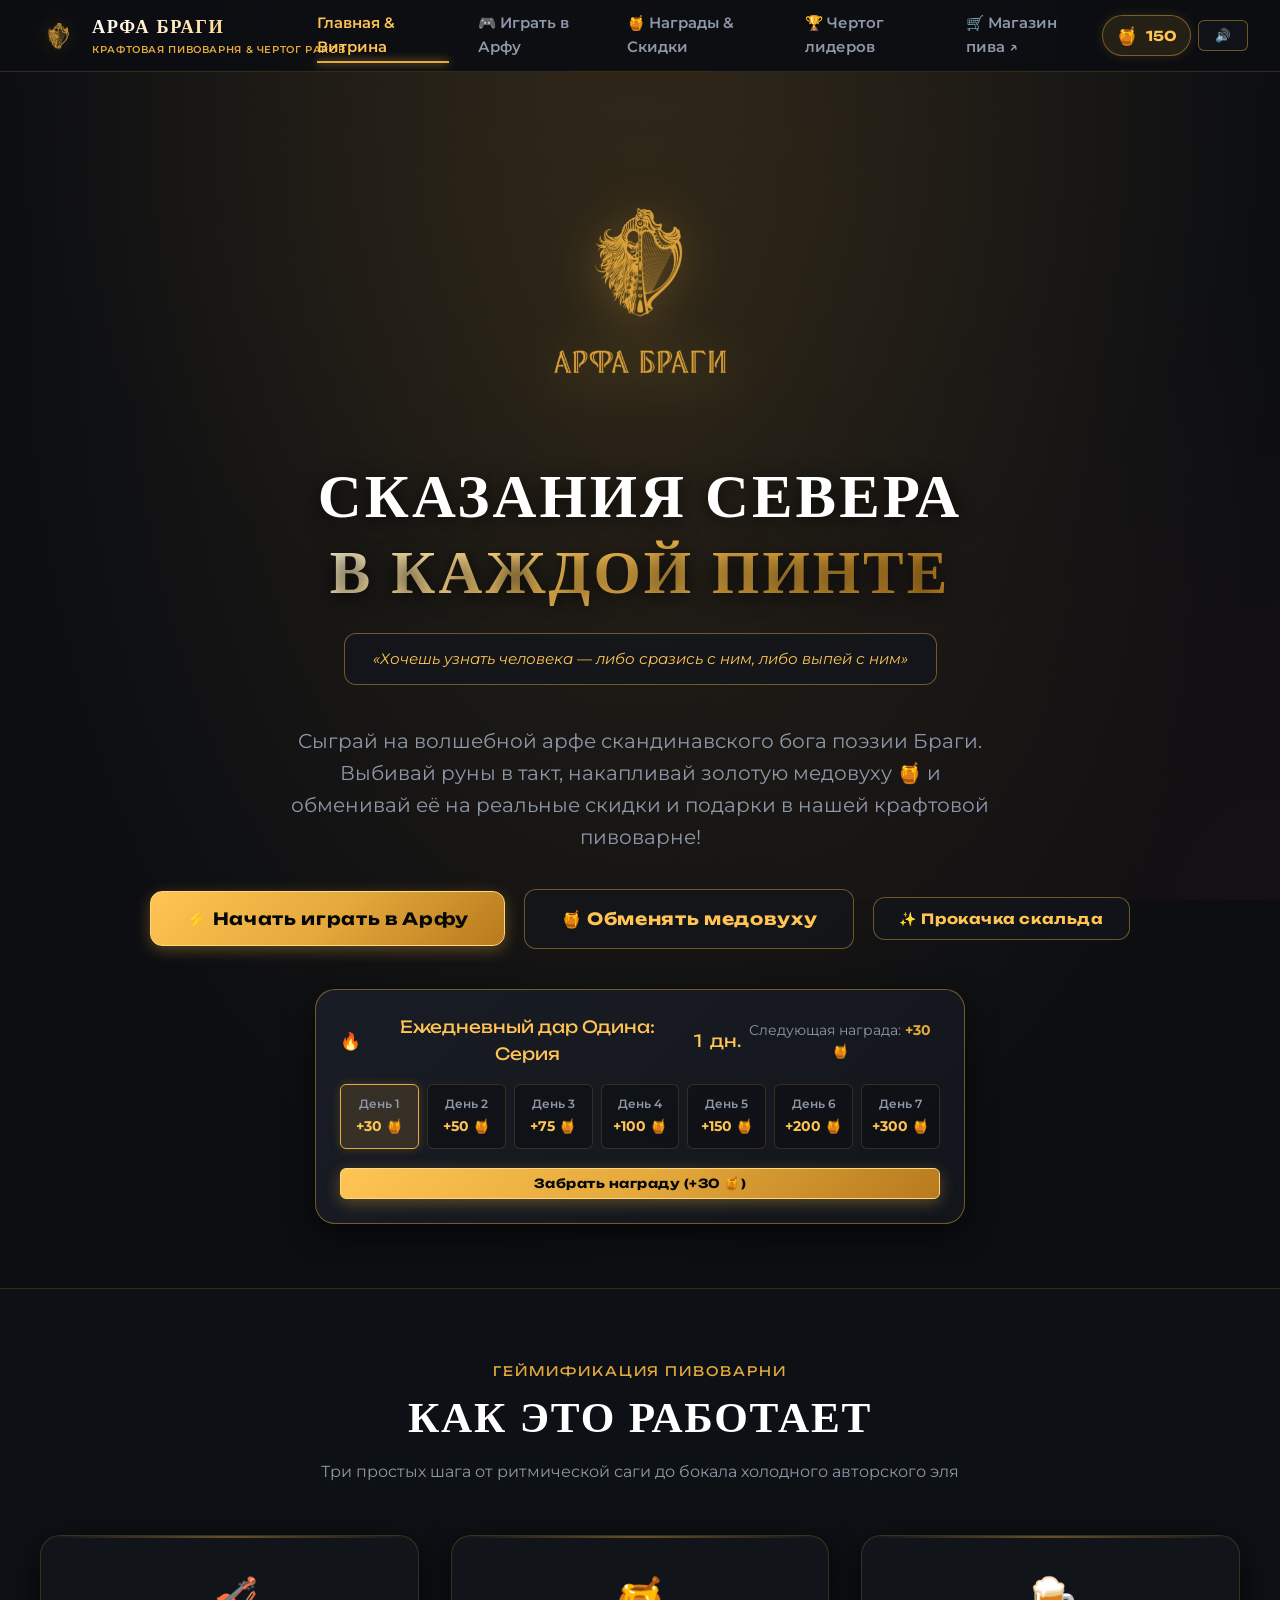
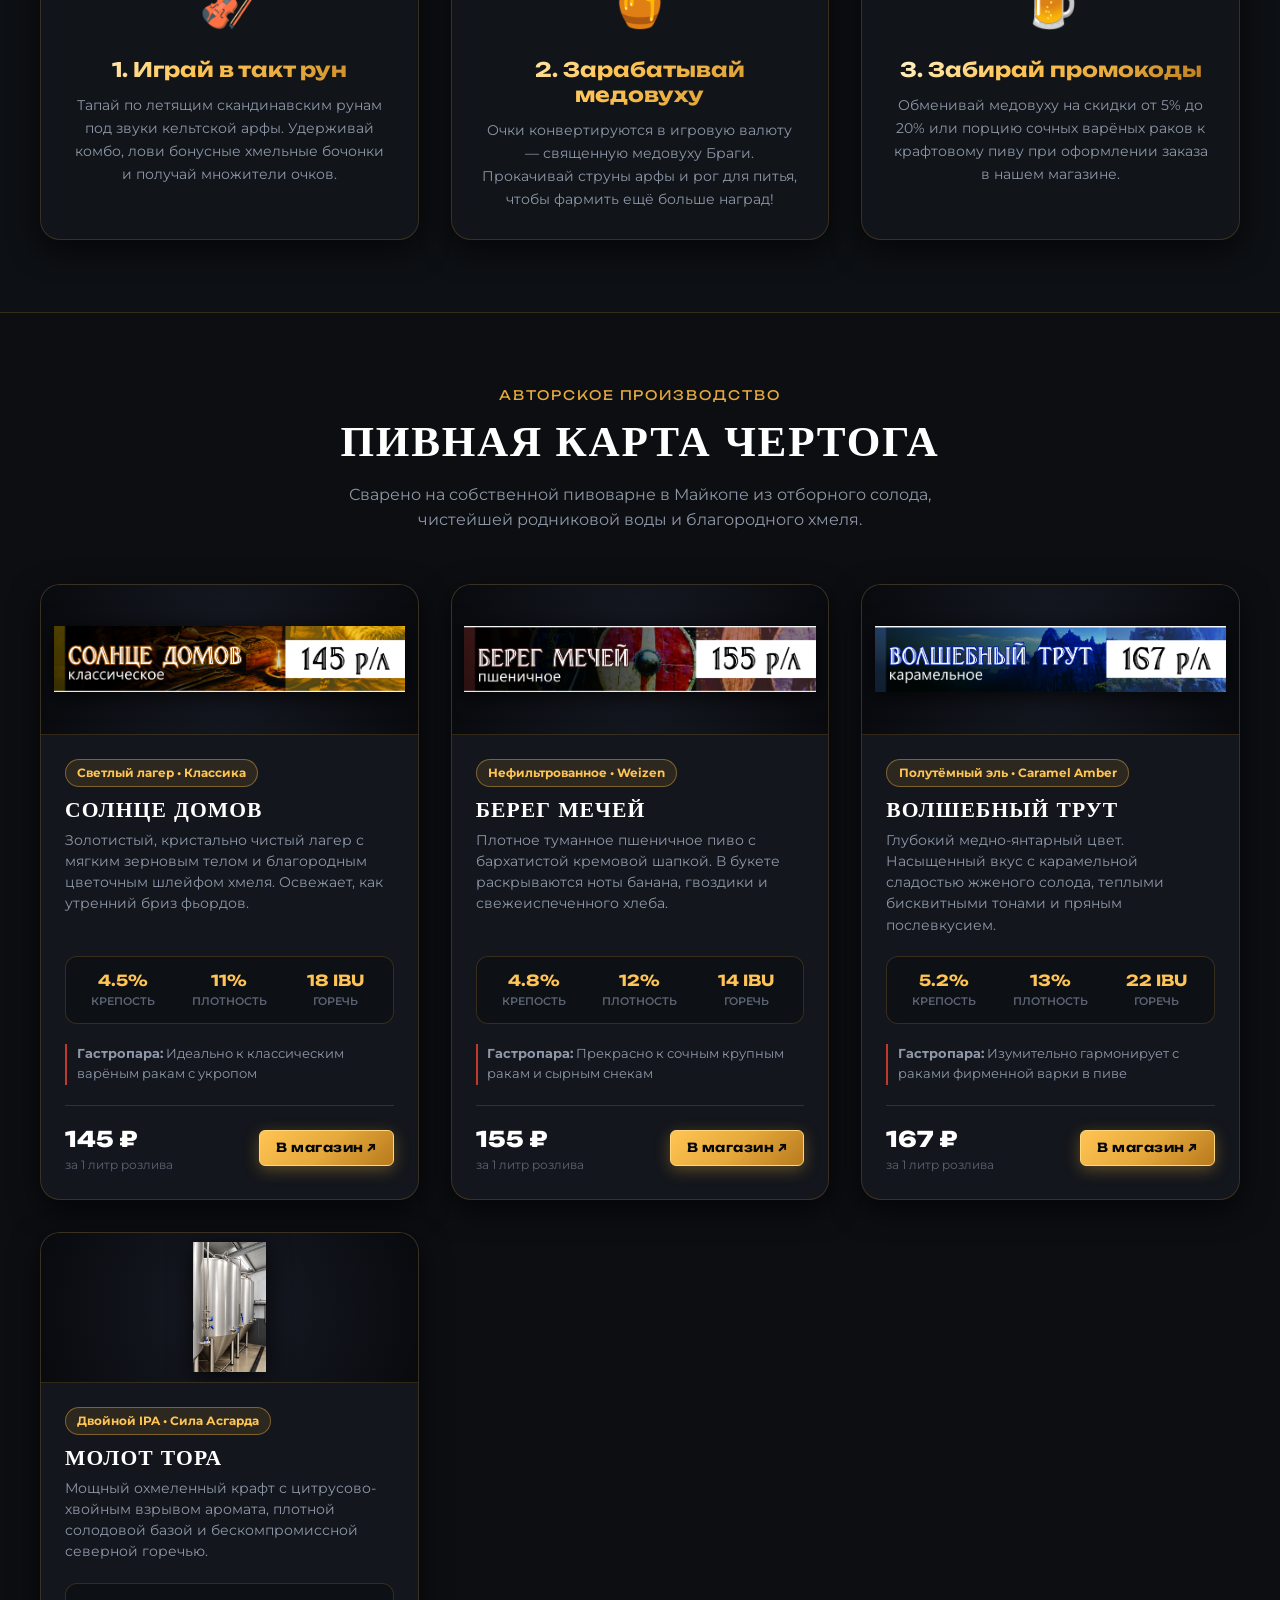
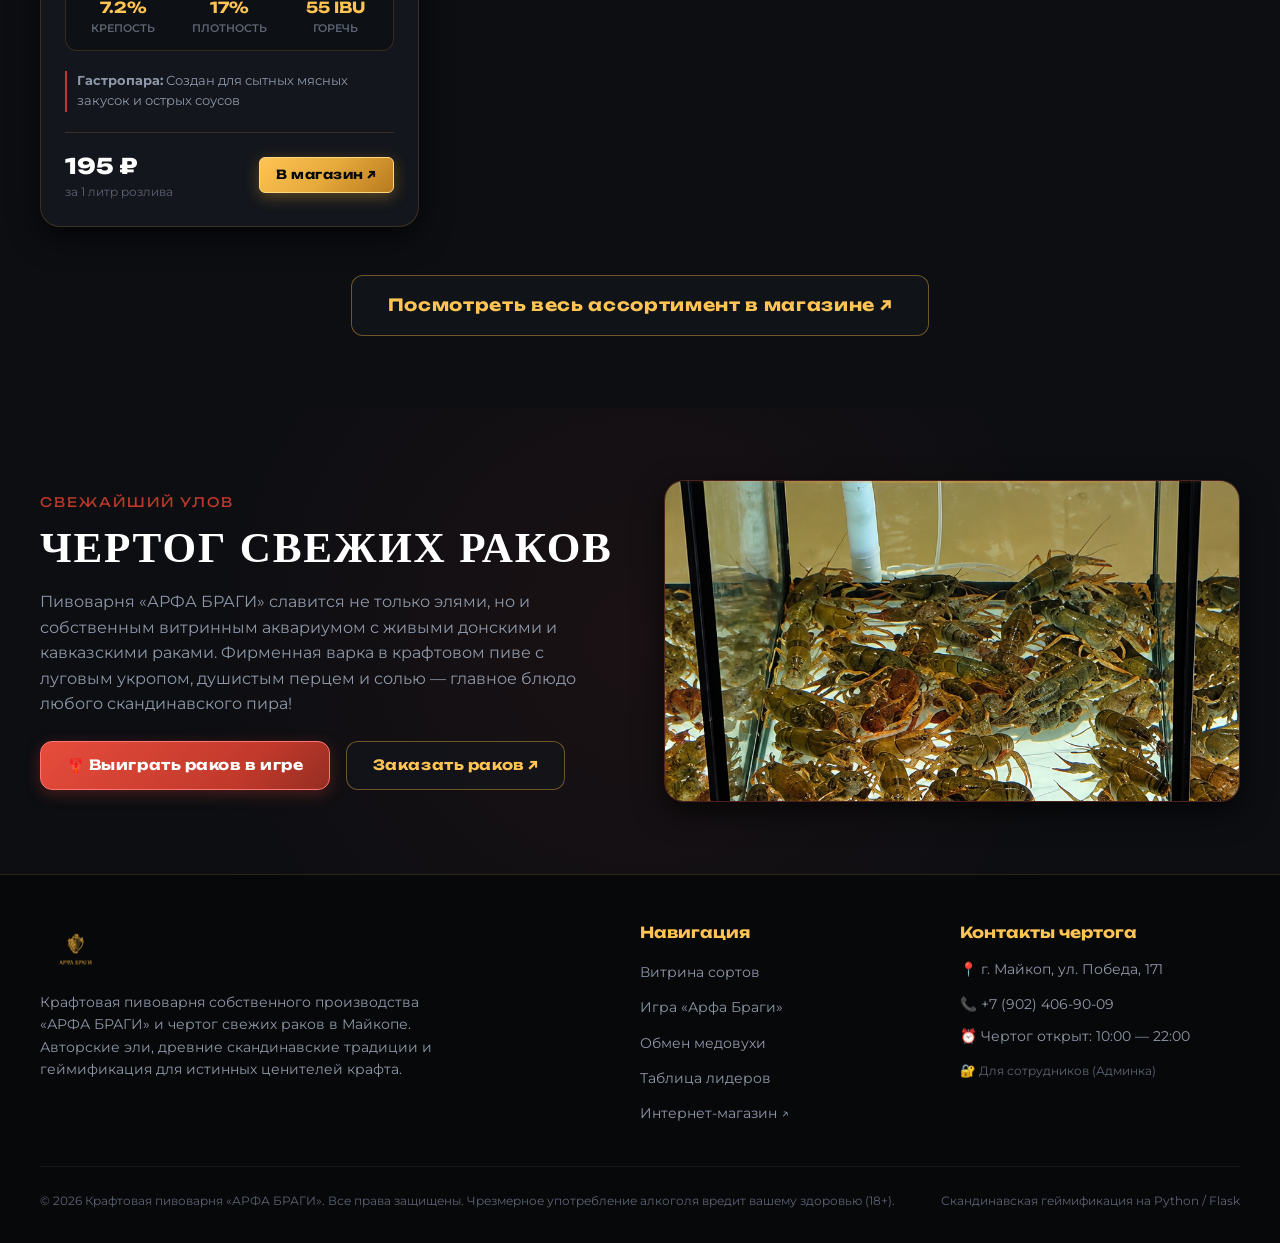
==== commit d04d525b: "Fix mobile video upload to git, fix upgrades modal z-index and touch scrolling, add Render config" ====
--- a/docs/index.html
+++ b/docs/index.html
@@ -416,8 +416,8 @@
   </main>
 
   <!-- Upgrades Drawer Modal (Accessible from anywhere) -->
-  <div class="modal-overlay" id="upgradesModal">
-    <div class="modal-content">
+  <div class="modal-overlay" id="upgradesModal" style="z-index: 1050;">
+    <div class="modal-content" style="max-height: 85vh; overflow-y: auto; -webkit-overflow-scrolling: touch; touch-action: pan-y;">
       <button class="modal-close-btn modal-close-trigger">&times;</button>
       <h3 class="font-viking text-gradient-gold" style="font-size: 1.5rem; margin-bottom: 0.5rem;">Чертог улучшений скальда</h3>
       <p class="text-muted" style="font-size: 0.88rem;">Прокачивай арфу Браги и снаряжение за заработанную медовуху 🍯</p>
@@ -429,8 +429,8 @@
   </div>
 
   <!-- Promo Code Success Modal -->
-  <div class="modal-overlay" id="promoSuccessModal">
-    <div class="modal-content" style="text-align: center;">
+  <div class="modal-overlay" id="promoSuccessModal" style="z-index: 1050;">
+    <div class="modal-content" style="text-align: center; max-height: 85vh; overflow-y: auto; -webkit-overflow-scrolling: touch; touch-action: pan-y;">
       <button class="modal-close-btn modal-close-trigger">&times;</button>
       <div style="font-size: 3.5rem; margin-bottom: 0.5rem;">🎉</div>
       <h3 class="font-viking text-gradient-gold" style="font-size: 1.6rem; margin-bottom: 0.5rem;">Промокод получен!</h3>
@@ -486,11 +486,11 @@
         <canvas id="gameCanvas"></canvas>
 
         <!-- Splash Screen Overlay inside Pure Game -->
-        <div class="modal-overlay active" id="gameSplashOverlay" style="position: absolute; border-radius: var(--radius-md); overflow: hidden;">
+        <div class="modal-overlay active" id="gameSplashOverlay" style="position: absolute; border-radius: var(--radius-md); overflow-y: auto; -webkit-overflow-scrolling: touch; touch-action: pan-y;">
           
           <!-- Background Video for Splash Menu Screen -->
           <div class="splash-video-box">
-            <video id="splashVideo" autoplay loop muted playsinline preload="auto" poster="static/video/poster.jpg">
+            <video id="splashVideo" autoplay loop muted playsinline webkit-playsinline="true" preload="auto" poster="static/video/poster.jpg">
               <source src="static/video/video.mp4" type="video/mp4">
             </video>
             <div class="splash-video-vignette"></div>
--- a/docs/static/css/style.css
+++ b/docs/static/css/style.css
@@ -432,13 +432,14 @@
   max-width: 380px;
   width: 90%;
   height: auto;
-  filter: drop-shadow(0 8px 24px rgba(229, 169, 60, 0.4));
+  filter: drop-shadow(0 8px 24px rgba(229, 169, 60, 0.45));
+  will-change: transform;
   animation: logoBreath 4s ease-in-out infinite alternate;
 }
 
 @keyframes logoBreath {
-  0% { transform: scale(1); filter: drop-shadow(0 6px 18px rgba(229, 169, 60, 0.35)); }
-  100% { transform: scale(1.02); filter: drop-shadow(0 10px 30px rgba(229, 169, 60, 0.6)); }
+  0% { transform: scale(1); }
+  100% { transform: scale(1.025); }
 }
 
 .hero-title {
@@ -1002,20 +1003,22 @@
 .modal-overlay {
   position: fixed;
   inset: 0;
-  z-index: 200;
-  background: rgba(4, 5, 8, 0.85);
-  backdrop-filter: blur(12px);
-  -webkit-backdrop-filter: blur(12px);
-  display: flex;
+  z-index: 1050;
+  background: rgba(5, 7, 11, 0.92);
+  display: none;
   align-items: center;
   justify-content: center;
-  padding: 1.25rem;
+  padding: 1rem;
   opacity: 0;
   visibility: hidden;
-  transition: var(--transition);
+  transition: opacity 0.2s ease, visibility 0.2s ease;
+  overflow-y: auto;
+  -webkit-overflow-scrolling: touch;
+  touch-action: pan-y;
 }
 
 .modal-overlay.active {
+  display: flex !important;
   opacity: 1;
   visibility: visible;
 }
@@ -1026,17 +1029,24 @@
   border-radius: var(--radius-lg);
   max-width: 600px;
   width: 100%;
-  max-height: 90vh;
+  max-height: 85vh;
   overflow-y: auto;
-  padding: 2.2rem;
+  -webkit-overflow-scrolling: touch;
+  touch-action: pan-y;
+  overscroll-behavior-y: contain;
+  padding: 1.5rem;
   box-shadow: 0 20px 60px rgba(0, 0, 0, 0.9), var(--shadow-gold);
   position: relative;
-  transform: scale(0.92);
-  transition: var(--transition);
+  transform: scale(0.96);
+  transition: transform 0.2s cubic-bezier(0.16, 1, 0.3, 1);
 }
 
 .modal-overlay.active .modal-content {
   transform: scale(1);
+}
+
+#upgradesModal, #promoSuccessModal {
+  z-index: 1050 !important;
 }
 
 .modal-close-btn {
@@ -1446,6 +1456,13 @@
 }
 
 /* Splash Video & Menu Styles */
+#gameSplashOverlay {
+  overflow-y: auto !important;
+  -webkit-overflow-scrolling: touch !important;
+  touch-action: pan-y !important;
+  overscroll-behavior-y: contain !important;
+}
+
 .splash-video-box {
   position: absolute;
   inset: 0;
@@ -1453,14 +1470,15 @@
   height: 100%;
   overflow: hidden;
   z-index: 0;
+  pointer-events: none;
 }
 
 #splashVideo {
   width: 100%;
   height: 100%;
   object-fit: cover;
-  filter: brightness(0.55) contrast(1.15) saturate(1.1);
-  transform: scale(1.02);
+  pointer-events: none;
+  opacity: 0.75;
 }
 
 .splash-video-vignette {
@@ -1475,10 +1493,47 @@
   z-index: 2;
   text-align: center;
   max-width: 440px;
+  margin: auto;
   padding: 1.1rem 1.25rem;
   display: flex;
   flex-direction: column;
   align-items: center;
+}
+
+@media (max-height: 720px) {
+  .splash-content-inner {
+    padding: 0.5rem 0.75rem;
+  }
+  .splash-logo-img {
+    max-height: 40px !important;
+    margin-bottom: 0.2rem !important;
+  }
+  .splash-title {
+    font-size: 1.3rem !important;
+    margin-bottom: 0.15rem !important;
+  }
+  .splash-sacred-runes {
+    font-size: 1.1rem !important;
+    margin-bottom: 0.35rem !important;
+    gap: 0.4rem !important;
+  }
+  .splash-desc {
+    font-size: 0.72rem !important;
+    margin-bottom: 0.45rem !important;
+    line-height: 1.3 !important;
+  }
+  .splash-controls-hint {
+    padding: 0.35rem 0.55rem !important;
+    font-size: 0.68rem !important;
+    margin-bottom: 0.6rem !important;
+  }
+  .splash-actions {
+    gap: 0.5rem !important;
+  }
+  .splash-actions .btn-lg {
+    padding: 0.65rem 1.2rem !important;
+    font-size: 0.88rem !important;
+  }
 }
 
 .splash-logo-img {
@@ -1519,8 +1574,7 @@
 }
 
 .splash-controls-hint {
-  background: rgba(12, 15, 22, 0.78);
-  backdrop-filter: blur(8px);
+  background: rgba(12, 15, 22, 0.92);
   border: 1px solid var(--border-subtle);
   border-radius: var(--radius-md);
   padding: 0.55rem 0.8rem;
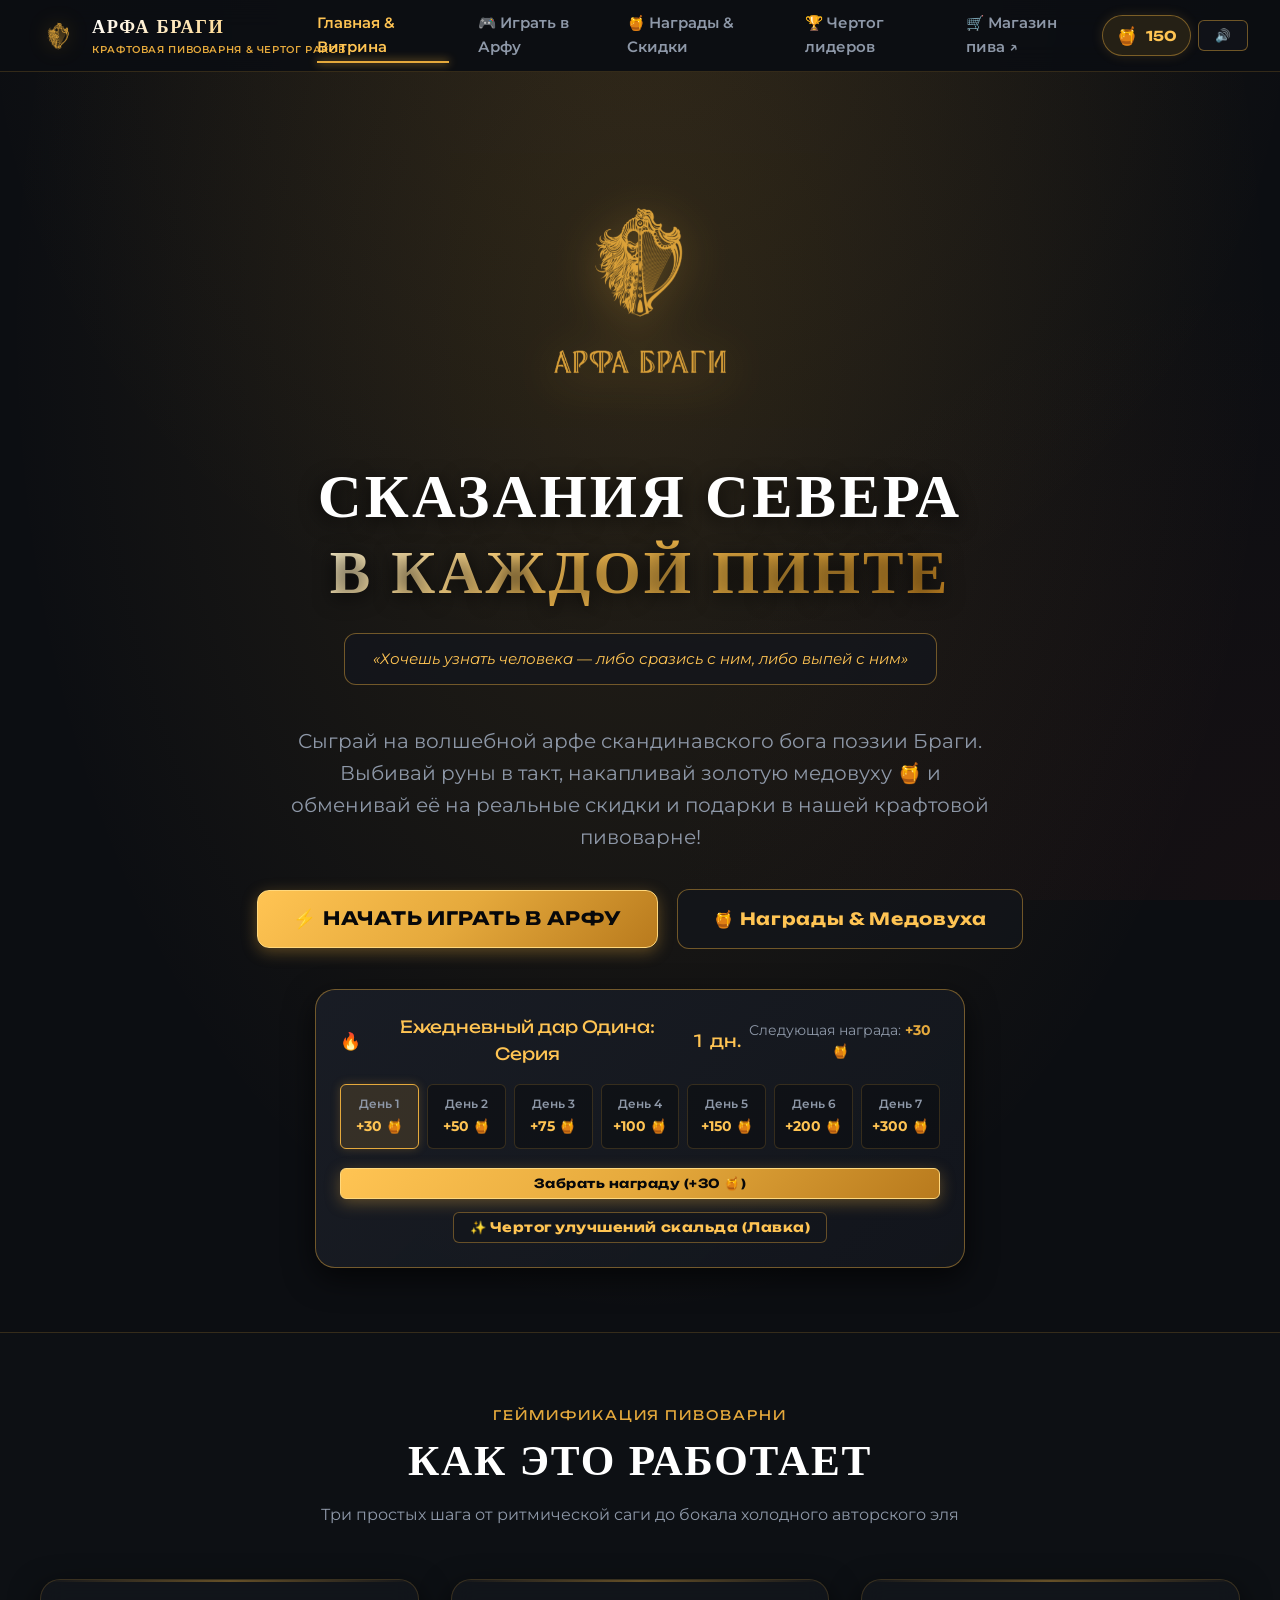
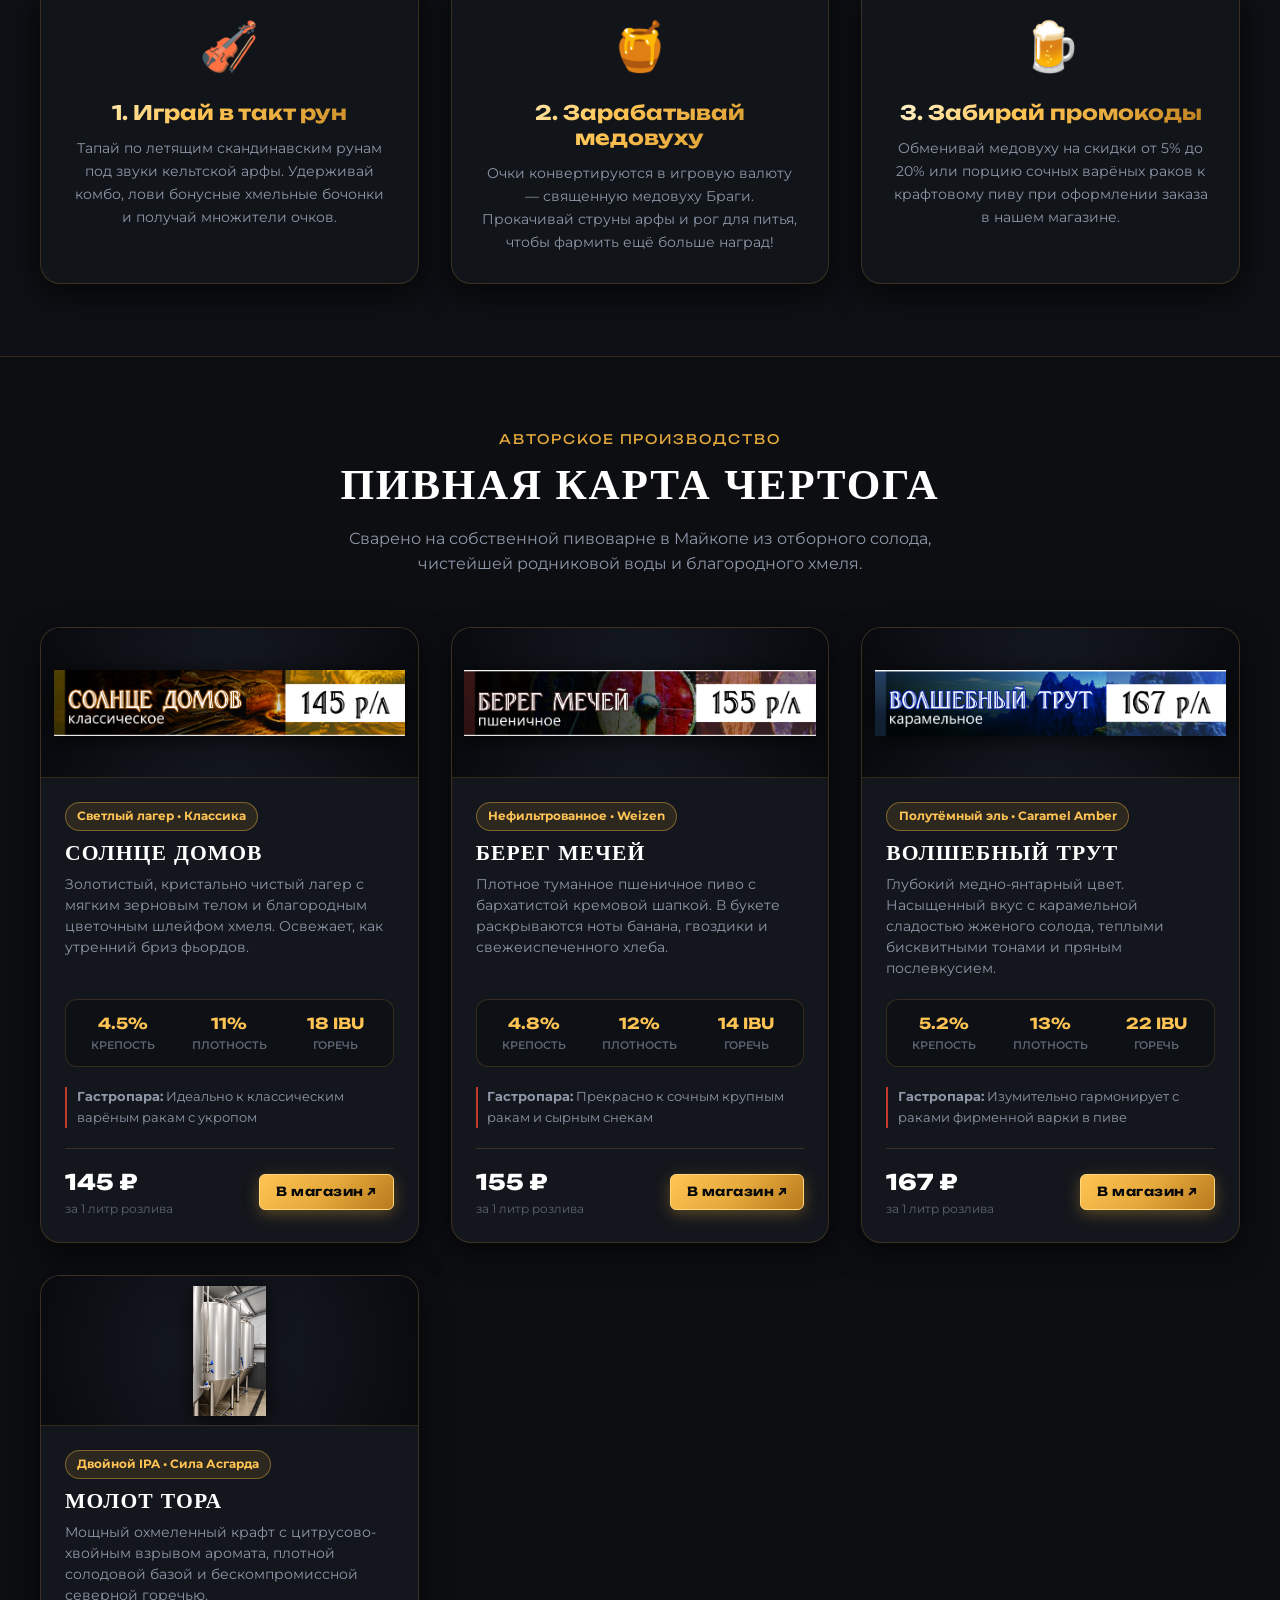
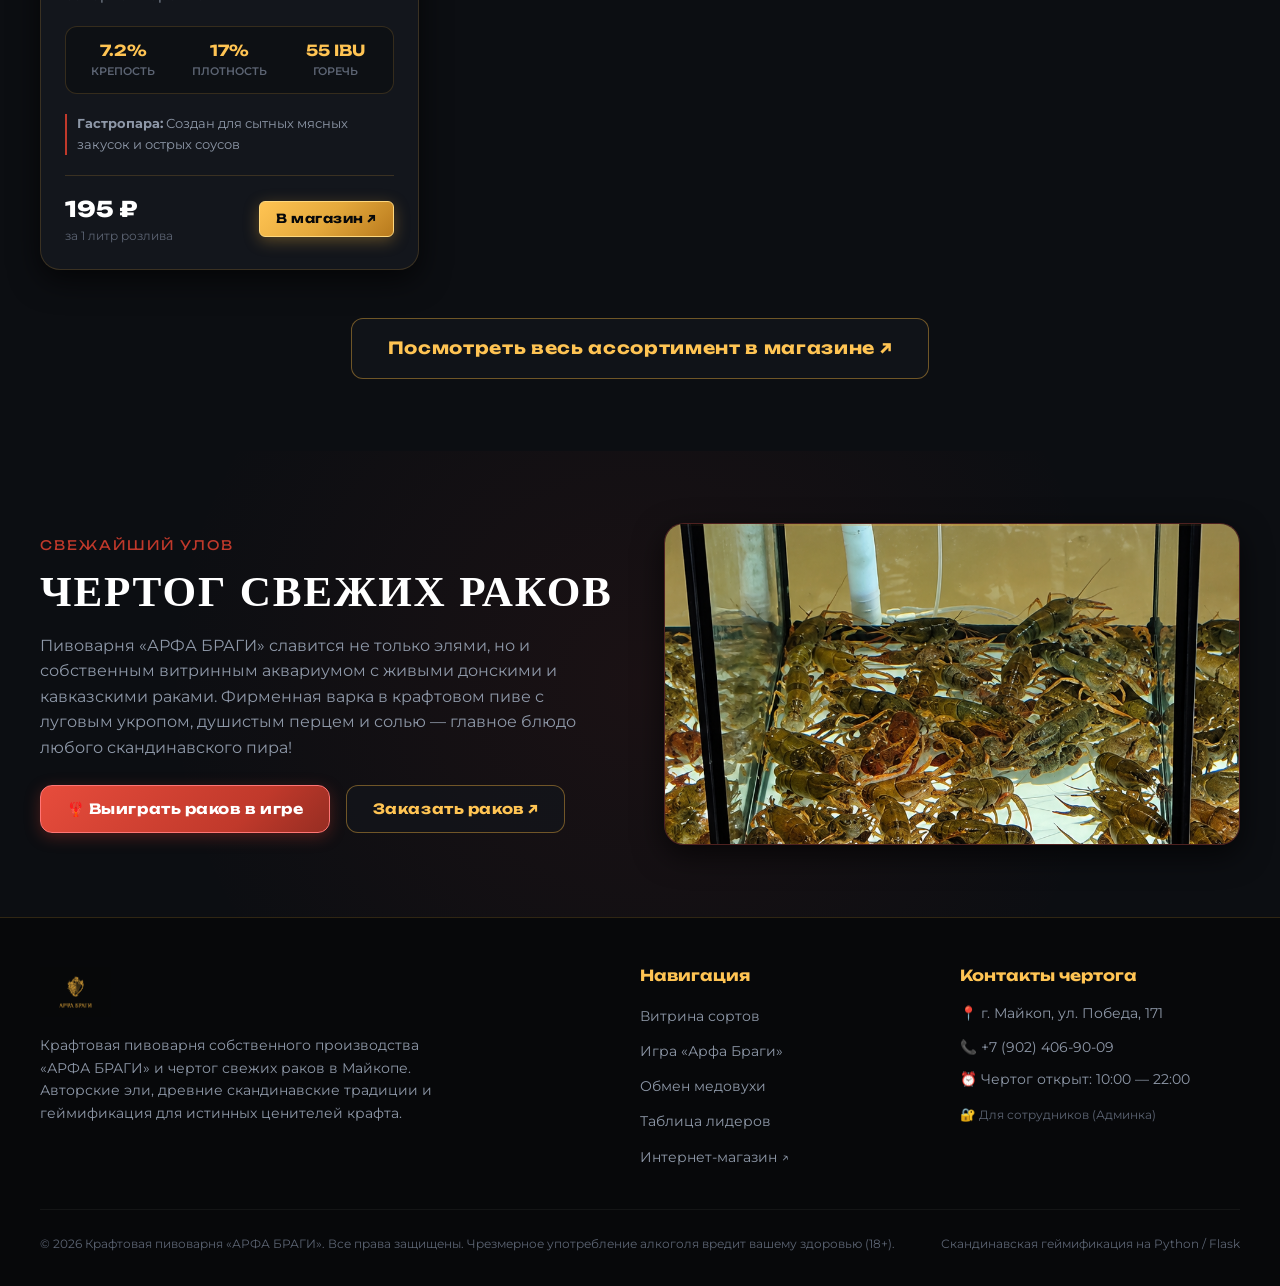
==== commit d3745f83: "Fix mobile button layout, prevent upgrades modal misclick, optimize canvas performance, and enhance " ====
--- a/docs/index.html
+++ b/docs/index.html
@@ -14,6 +14,9 @@
 
   <!-- Dynamic Favicon from logo files -->
   <link rel="icon" type="image/png" href="static/logo/favicon.png">
+
+  <!-- Telegram WebApp SDK (Seamless Telegram Mini App support) -->
+  <script src="https://telegram.org/js/telegram-web-app.js"></script>
 
   <!-- Fonts & Styles -->
   <link rel="stylesheet" href="static/css/style.css">
@@ -93,15 +96,12 @@
     </p>
 
     <div class="hero-actions">
-      <button class="btn btn-gold btn-lg btn-open-game-window">
-        ⚡ Начать играть в Арфу
+      <button class="btn btn-gold btn-lg btn-open-game-window" style="font-size: 1.15rem; padding: 1.05rem 2.2rem; min-width: 260px;">
+        ⚡ НАЧАТЬ ИГРАТЬ В АРФУ
       </button>
       <a href="rewards.html" class="btn btn-outline btn-lg">
-        🍯 Обменять медовуху
+        🍯 Награды & Медовуха
       </a>
-      <button class="btn btn-outline" id="btnOpenUpgrades">
-        ✨ Прокачка скальда
-      </button>
     </div>
 
     <!-- Daily Login Streak Widget -->
@@ -157,6 +157,12 @@
       <button class="btn btn-gold btn-sm" id="btnClaimDaily" style="width: 100%;">
         Забрать награду Одина
       </button>
+
+      <div style="text-align: center; margin-top: 0.8rem;">
+        <button class="btn btn-outline btn-sm" id="btnOpenUpgrades" style="border-color: rgba(229, 169, 60, 0.4); font-size: 0.82rem; padding: 0.4rem 1rem;">
+          ✨ Чертог улучшений скальда (Лавка)
+        </button>
+      </div>
     </div>
   </div>
 </section>
@@ -416,7 +422,7 @@
   </main>
 
   <!-- Upgrades Drawer Modal (Accessible from anywhere) -->
-  <div class="modal-overlay" id="upgradesModal" style="z-index: 1050;">
+  <div class="modal-overlay" id="upgradesModal" style="display: none; z-index: 2100;">
     <div class="modal-content" style="max-height: 85vh; overflow-y: auto; -webkit-overflow-scrolling: touch; touch-action: pan-y;">
       <button class="modal-close-btn modal-close-trigger">&times;</button>
       <h3 class="font-viking text-gradient-gold" style="font-size: 1.5rem; margin-bottom: 0.5rem;">Чертог улучшений скальда</h3>
@@ -429,7 +435,7 @@
   </div>
 
   <!-- Promo Code Success Modal -->
-  <div class="modal-overlay" id="promoSuccessModal" style="z-index: 1050;">
+  <div class="modal-overlay" id="promoSuccessModal" style="display: none; z-index: 2100;">
     <div class="modal-content" style="text-align: center; max-height: 85vh; overflow-y: auto; -webkit-overflow-scrolling: touch; touch-action: pan-y;">
       <button class="modal-close-btn modal-close-trigger">&times;</button>
       <div style="font-size: 3.5rem; margin-bottom: 0.5rem;">🎉</div>
@@ -516,12 +522,9 @@
               💻 <strong>На ПК:</strong> клавиши <strong>D, F, J, K</strong> или <strong>1, 2, 3, 4</strong> (Пробел — замедление)
             </div>
 
-            <div class="splash-actions">
-              <button class="btn btn-gold btn-lg" id="btnStartGame">
-                ⚡ Начать сагу!
-              </button>
-              <button class="btn btn-outline btn-sm" id="btnOpenUpgradesSplash">
-                ✨ Прокачка
+            <div class="splash-actions" style="width: 100%; display: flex; justify-content: center;">
+              <button class="btn btn-gold btn-lg" id="btnStartGame" style="width: 100%; max-width: 320px; font-size: 1.15rem; padding: 1rem 1.5rem; letter-spacing: 0.04em;">
+                ⚡ НАЧАТЬ ИГРУ
               </button>
             </div>
           </div>
@@ -544,7 +547,7 @@
   </div>
 
   <!-- Game Over / Victory Modal -->
-  <div class="modal-overlay" id="gameResultModal" style="z-index: 1001;">
+  <div class="modal-overlay" id="gameResultModal" style="display: none; z-index: 2100;">
     <div class="modal-content" style="text-align: center; max-width: 480px;">
       <img src="static/logo/emblem_gold.png" alt="АРФА БРАГИ" style="max-height: 70px; margin-bottom: 0.6rem;">
       <h3 class="font-viking text-gradient-gold" style="font-size: 1.6rem; margin-bottom: 0.2rem;">САГА ЗАВЕРШЕНА!</h3>
--- a/docs/static/css/style.css
+++ b/docs/static/css/style.css
@@ -1003,24 +1003,24 @@
 .modal-overlay {
   position: fixed;
   inset: 0;
-  z-index: 1050;
-  background: rgba(5, 7, 11, 0.92);
+  z-index: 2100;
+  background: rgba(5, 7, 11, 0.94);
   display: none;
   align-items: center;
   justify-content: center;
   padding: 1rem;
   opacity: 0;
   visibility: hidden;
+  pointer-events: none !important;
   transition: opacity 0.2s ease, visibility 0.2s ease;
-  overflow-y: auto;
-  -webkit-overflow-scrolling: touch;
-  touch-action: pan-y;
+  overflow: hidden; /* Avoid double nested scroll deadlock on mobile */
 }
 
 .modal-overlay.active {
   display: flex !important;
-  opacity: 1;
-  visibility: visible;
+  opacity: 1 !important;
+  visibility: visible !important;
+  pointer-events: auto !important;
 }
 
 .modal-content {
@@ -1045,8 +1045,8 @@
   transform: scale(1);
 }
 
-#upgradesModal, #promoSuccessModal {
-  z-index: 1050 !important;
+#upgradesModal, #promoSuccessModal, #gameResultModal {
+  z-index: 2100 !important;
 }
 
 .modal-close-btn {
@@ -1301,6 +1301,16 @@
   .streak-steps {
     grid-template-columns: repeat(4, 1fr);
   }
+  .hero-actions {
+    flex-direction: column;
+    gap: 0.75rem;
+    width: 100%;
+  }
+  .hero-actions .btn {
+    width: 100%;
+    text-align: center;
+    justify-content: center;
+  }
   .toast-container {
     left: 1rem;
     right: 1rem;
@@ -1315,7 +1325,7 @@
 .pure-game-modal {
   position: fixed;
   inset: 0;
-  z-index: 999;
+  z-index: 2000;
   background: #080a0f;
   display: flex;
   flex-direction: column;
@@ -1432,10 +1442,9 @@
   width: 100%;
   position: relative;
   background: #08090d;
-  border: 2px solid var(--border-gold);
+  border: 1px solid var(--border-gold);
   border-radius: var(--radius-md);
   overflow: hidden;
-  box-shadow: 0 8px 30px rgba(0, 0, 0, 0.9), var(--shadow-gold);
   touch-action: none;
   overscroll-behavior: none;
 }
